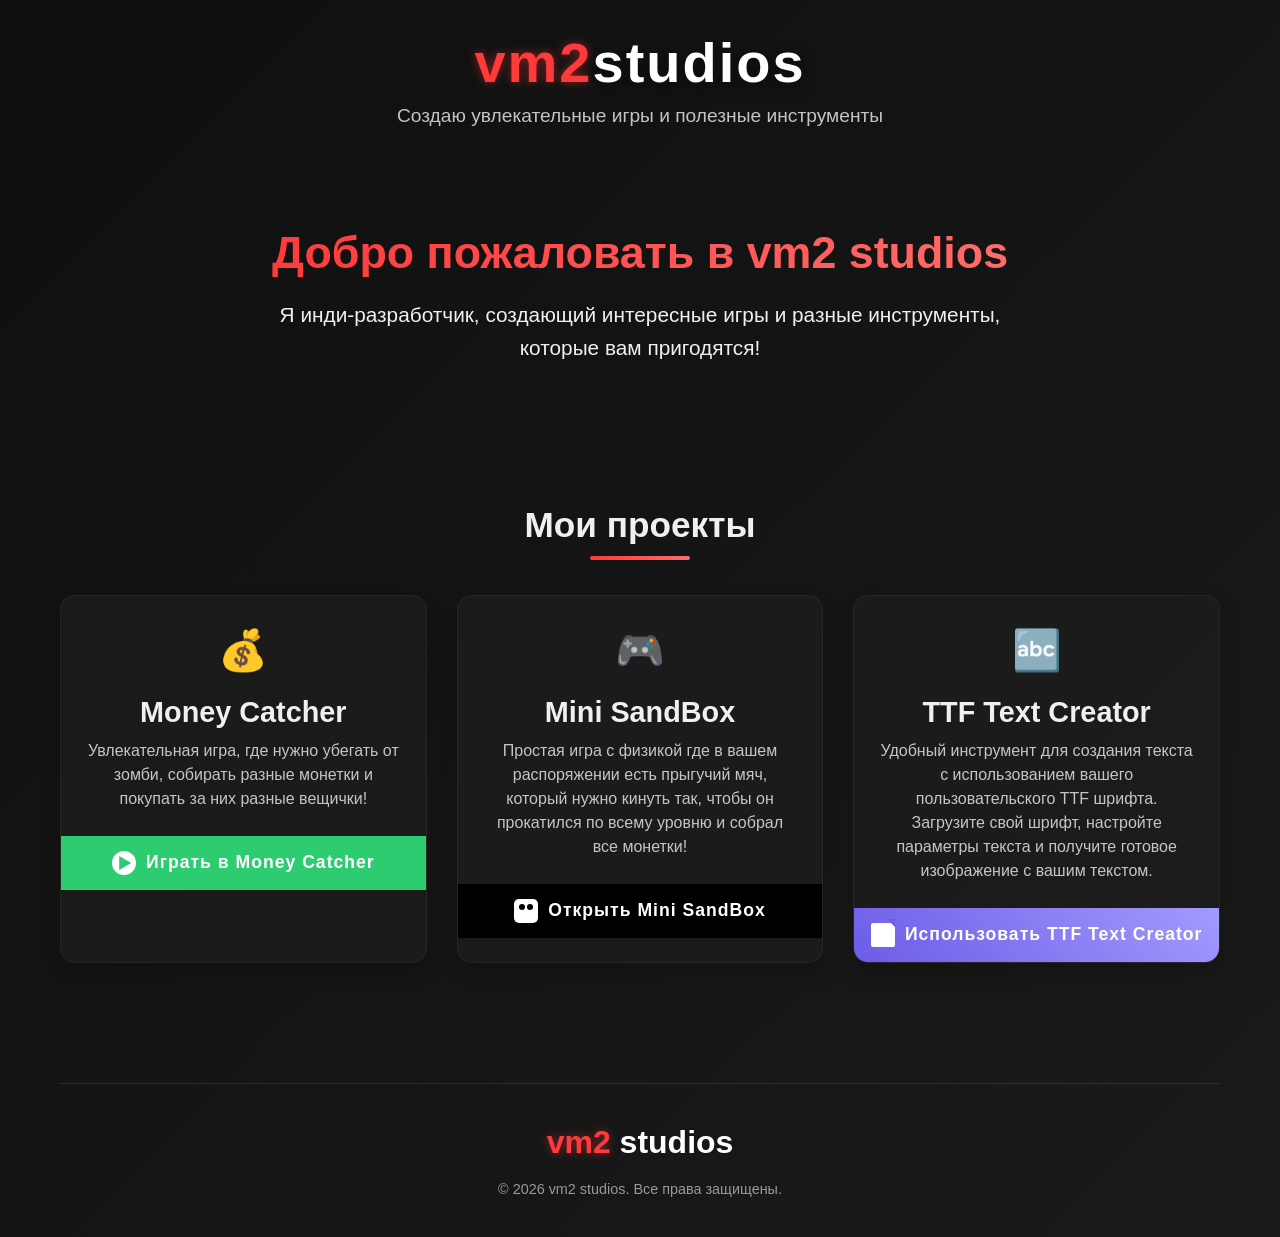
==== index.html @ 71519260 "Initial commit" ====
<!DOCTYPE html>
<html lang="ru">
<head>
    <meta charset="UTF-8">
    <meta name="viewport" content="width=device-width, initial-scale=1.0">
    <title>vm2 studios - Игровая студия</title>
    <style>
        * {
            margin: 0;
            padding: 0;
            box-sizing: border-box;
            font-family: 'Segoe UI', Tahoma, Geneva, Verdana, sans-serif;
        }
        
        body {
            background: linear-gradient(135deg, #0f0f0f 0%, #1a1a1a 100%);
            color: #f0f0f0;
            min-height: 100vh;
            overflow-x: hidden;
        }
        
        .container {
            max-width: 1200px;
            margin: 0 auto;
            padding: 0 20px;
        }
        
        /* Header стили */
        header {
            padding: 30px 0;
            position: relative;
            z-index: 10;
        }
        
        .logo {
            display: flex;
            align-items: center;
            justify-content: center;
            font-size: 3.5rem;
            font-weight: 900;
            letter-spacing: 2px;
            margin-bottom: 10px;
            text-shadow: 0 5px 15px rgba(0, 0, 0, 0.5);
        }
        
        .logo-vm2 {
            color: #ff3a3a;
            text-shadow: 0 0 10px rgba(255, 58, 58, 0.5);
        }
        
        .logo-studios {
            color: #ffffff;
        }
        
        .tagline {
            text-align: center;
            font-size: 1.2rem;
            opacity: 0.8;
            margin-bottom: 30px;
            font-weight: 300;
        }
        
        /* Hero section */
        .hero {
            text-align: center;
            padding: 40px 0 60px;
            position: relative;
        }
        
        .hero h1 {
            font-size: 2.8rem;
            margin-bottom: 20px;
            background: linear-gradient(to right, #ff3a3a, #ff6b6b);
            -webkit-background-clip: text;
            background-clip: text;
            color: transparent;
            display: inline-block;
        }
        
        .hero p {
            font-size: 1.3rem;
            max-width: 800px;
            margin: 0 auto 40px;
            line-height: 1.6;
            opacity: 0.9;
        }
        
        /* Projects section */
        .projects-section {
            padding: 40px 0 80px;
        }
        
        .section-title {
            text-align: center;
            font-size: 2.2rem;
            margin-bottom: 50px;
            position: relative;
        }
        
        .section-title:after {
            content: '';
            position: absolute;
            width: 100px;
            height: 4px;
            background: linear-gradient(to right, #ff3a3a, #ff6b6b);
            bottom: -15px;
            left: 50%;
            transform: translateX(-50%);
            border-radius: 2px;
        }
        
        .projects-grid {
            display: grid;
            grid-template-columns: repeat(auto-fill, minmax(350px, 1fr));
            gap: 30px;
            margin-top: 40px;
        }
        
        .project-card {
            background: rgba(30, 30, 30, 0.7);
            border-radius: 15px;
            overflow: hidden;
            transition: all 0.3s ease;
            box-shadow: 0 10px 20px rgba(0, 0, 0, 0.2);
            border: 1px solid rgba(255, 255, 255, 0.05);
        }
        
        .project-card:hover {
            transform: translateY(-10px);
            box-shadow: 0 15px 30px rgba(0, 0, 0, 0.3);
        }
        
        .project-header {
            padding: 25px;
            text-align: center;
        }
        
        .project-icon {
            font-size: 2.5rem;
            margin-bottom: 15px;
            height: 60px;
            display: flex;
            align-items: center;
            justify-content: center;
        }
        
        .project-title {
            font-size: 1.8rem;
            margin-bottom: 10px;
        }
        
        .project-description {
            font-size: 1rem;
            opacity: 0.8;
            line-height: 1.5;
        }
        
        .project-btn {
            display: flex;
            align-items: center;
            justify-content: center;
            text-align: center;
            padding: 15px;
            text-decoration: none;
            font-weight: 600;
            font-size: 1.1rem;
            letter-spacing: 1px;
            transition: all 0.3s ease;
            gap: 10px;
        }
        
        .btn-money-catcher {
            background-color: #2ecc71;
            color: white;
        }
        
        .btn-money-catcher:hover {
            background-color: #27ae60;
            transform: scale(1.02);
        }
        
        .btn-mini-sandbox {
            background-color: #000000;
            color: white;
        }
        
        .btn-mini-sandbox:hover {
            background-color: #333333;
            transform: scale(1.02);
        }
        
        .btn-ttf-creator {
            background: linear-gradient(45deg, #6c5ce7, #a29bfe);
            color: white;
        }
        
        .btn-ttf-creator:hover {
            background: linear-gradient(45deg, #5b4fdb, #8a7dfa);
            transform: scale(1.02);
        }
        
        /* Footer */
        footer {
            padding: 40px 0;
            text-align: center;
            border-top: 1px solid rgba(255, 255, 255, 0.1);
            margin-top: 40px;
        }
        
        .footer-logo {
            font-size: 2rem;
            font-weight: 900;
            margin-bottom: 20px;
        }
        
        .copyright {
            opacity: 0.6;
            font-size: 0.9rem;
        }
        
        /* Иконки как SVG */
        .icon {
            width: 24px;
            height: 24px;
            display: inline-block;
            vertical-align: middle;
        }
        
        .icon-play {
            background-color: white;
            border-radius: 50%;
            position: relative;
        }
        
        .icon-play:after {
            content: "";
            position: absolute;
            left: 50%;
            top: 50%;
            transform: translate(-40%, -50%);
            border-style: solid;
            border-width: 7px 0 7px 12px;
            border-color: transparent transparent transparent #2ecc71;
        }
        
        .icon-gamepad {
            background-color: white;
            border-radius: 5px;
            position: relative;
        }
        
        .icon-gamepad:before {
            content: "";
            position: absolute;
            width: 6px;
            height: 6px;
            background-color: #000;
            border-radius: 50%;
            top: 5px;
            left: 5px;
        }
        
        .icon-gamepad:after {
            content: "";
            position: absolute;
            width: 6px;
            height: 6px;
            background-color: #000;
            border-radius: 50%;
            top: 5px;
            right: 5px;
        }
        
        .icon-pencil {
            background-color: white;
            border-radius: 2px;
            position: relative;
        }
        
        .icon-pencil:after {
            content: "";
            position: absolute;
            width: 0;
            height: 0;
            top: -4px;
            right: 0;
            border-style: solid;
            border-width: 0 8px 8px 0;
            border-color: transparent #6c5ce7 transparent transparent;
        }
        
        /* Адаптивность */
        @media (max-width: 768px) {
            .logo {
                font-size: 2.8rem;
            }
            
            .hero h1 {
                font-size: 2.2rem;
            }
            
            .hero p {
                font-size: 1.1rem;
            }
            
            .projects-grid {
                grid-template-columns: 1fr;
            }
        }
        
        @media (max-width: 480px) {
            .logo {
                font-size: 2.2rem;
            }
            
            .hero h1 {
                font-size: 1.8rem;
            }
            
            .section-title {
                font-size: 1.8rem;
            }
        }
        
        /* Анимации */
        @keyframes fadeIn {
            from { opacity: 0; transform: translateY(20px); }
            to { opacity: 1; transform: translateY(0); }
        }
        
        .fade-in {
            animation: fadeIn 0.8s ease forwards;
        }
        
        .delay-1 { animation-delay: 0.2s; opacity: 0; }
        .delay-2 { animation-delay: 0.4s; opacity: 0; }
        .delay-3 { animation-delay: 0.6s; opacity: 0; }
        
        /* Эмодзи для иконок проектов */
        .emoji-icon {
            font-size: 2.5rem;
        }
    </style>
</head>
<body>
    <div class="container">
        <header>
            <div class="logo">
                <span class="logo-vm2">vm2</span><span class="logo-studios"> studios</span>
            </div>
            <div class="tagline">Создаю увлекательные игры и полезные инструменты</div>
        </header>
        
        <section class="hero">
            <h1 class="fade-in">Добро пожаловать в vm2 studios</h1>
            <p class="fade-in delay-1">Я инди-разработчик, создающий интересные игры и разные инструменты, которые вам пригодятся!</p>
        </section>
        
        <section class="projects-section">
            <h2 class="section-title fade-in delay-1">Мои проекты</h2>
            
            <div class="projects-grid">
                <!-- Money Catcher -->
                <div class="project-card fade-in delay-1">
                    <div class="project-header">
                        <div class="project-icon">
                            <span class="emoji-icon">💰</span>
                        </div>
                        <h3 class="project-title">Money Catcher</h3>
                        <p class="project-description">Увлекательная игра, где нужно убегать от зомби, собирать разные монетки и покупать за них разные вещички!</p>
                    </div>
                    <a href="mon/" class="project-btn btn-money-catcher">
                        <span class="icon icon-play"></span>
                        <span>Играть в Money Catcher</span>
                    </a>
                </div>
                
                <!-- Mini SandBox -->
                <div class="project-card fade-in delay-2">
                    <div class="project-header">
                        <div class="project-icon">
                            <span class="emoji-icon">🎮</span>
                        </div>
                        <h3 class="project-title">Mini SandBox</h3>
                        <p class="project-description">Простая игра с физикой где в вашем распоряжении есть прыгучий мяч, который нужно кинуть так, чтобы он прокатился по всему уровню и собрал все монетки!</p>
                    </div>
                    <a href="minsan/" class="project-btn btn-mini-sandbox">
                        <span class="icon icon-gamepad"></span>
                        <span>Открыть Mini SandBox</span>
                    </a>
                </div>
                
                <!-- TTF Text Creator -->
                <div class="project-card fade-in delay-3">
                    <div class="project-header">
                        <div class="project-icon">
                            <span class="emoji-icon">🔤</span>
                        </div>
                        <h3 class="project-title">TTF Text Creator</h3>
                        <p class="project-description">Удобный инструмент для создания текста с использованием вашего пользовательского TTF шрифта. Загрузите свой шрифт, настройте параметры текста и получите готовое изображение с вашим текстом.</p>
                    </div>
                    <a href="ttf/" class="project-btn btn-ttf-creator">
                        <span class="icon icon-pencil"></span>
                        <span>Использовать TTF Text Creator</span>
                    </a>
                </div>
            </div>
        </section>
        
        <footer>
            <div class="footer-logo">
                <span class="logo-vm2">vm2</span><span class="logo-studios"> studios</span>
            </div>
            <p class="copyright">© 2026 vm2 studios. Все права защищены.</p>
        </footer>
    </div>

    <script>
        // Проверка доступности страниц проектов с сообщениями об ошибках
        document.addEventListener('DOMContentLoaded', function() {
            const links = document.querySelectorAll('.project-btn');
            
            links.forEach(link => {
                link.addEventListener('click', async function(e) {
                    // Для внешних ссылок оставляем обычное поведение
                    if (this.href.startsWith('http') && !this.href.includes(window.location.hostname)) {
                        return;
                    }
                    
                    // Для внутренних ссылок проверяем доступность
                    e.preventDefault();
                    const url = this.getAttribute('href');
                    
                    try {
                        const response = await fetch(url, { method: 'HEAD' });
                        if (response.ok) {
                            window.location.href = url;
                        } else {
                            // Если страница не найдена, показываем сообщение
                            showMessage(`Страница проекта временно недоступна. Проверьте позже.`, 'error');
                        }
                    } catch (error) {
                        // Если произошла ошибка при проверке, всё равно переходим по ссылке
                        console.log('Переход к проекту: ' + this.textContent);
                        window.location.href = url;
                    }
                });
            });
            
            // Функция показа сообщений
            function showMessage(text, type = 'info') {
                // Удаляем предыдущие сообщения
                const existingMsg = document.querySelector('.status-message');
                if (existingMsg) existingMsg.remove();
                
                // Создаем новое сообщение
                const message = document.createElement('div');
                message.className = `status-message ${type}`;
                message.textContent = text;
                message.style.cssText = `
                    position: fixed;
                    top: 20px;
                    right: 20px;
                    padding: 15px 20px;
                    border-radius: 8px;
                    color: white;
                    font-weight: bold;
                    z-index: 1000;
                    animation: slideIn 0.3s ease;
                    box-shadow: 0 5px 15px rgba(0,0,0,0.3);
                `;
                
                if (type === 'error') {
                    message.style.backgroundColor = '#e74c3c';
                } else {
                    message.style.backgroundColor = '#2ecc71';
                }
                
                document.body.appendChild(message);
                
                // Удаляем сообщение через 5 секунд
                setTimeout(() => {
                    message.style.animation = 'slideOut 0.3s ease';
                    setTimeout(() => message.remove(), 300);
                }, 5000);
            }
            
            // Добавляем стили для анимации сообщений
            const style = document.createElement('style');
            style.textContent = `
                @keyframes slideIn {
                    from { transform: translateX(100%); opacity: 0; }
                    to { transform: translateX(0); opacity: 1; }
                }
                
                @keyframes slideOut {
                    from { transform: translateX(0); opacity: 1; }
                    to { transform: translateX(100%); opacity: 0; }
                }
            `;
            document.head.appendChild(style);
            
            // Анимация при скролле
            const observerOptions = {
                threshold: 0.1,
                rootMargin: '0px 0px -50px 0px'
            };
            
            const observer = new IntersectionObserver((entries) => {
                entries.forEach(entry => {
                    if (entry.isIntersecting) {
                        entry.target.classList.add('animated');
                    }
                });
            }, observerOptions);
            
            // Наблюдаем за всеми карточками проектов
            document.querySelectorAll('.project-card').forEach(card => {
                observer.observe(card);
            });
        });
    </script>
</body>
</html>
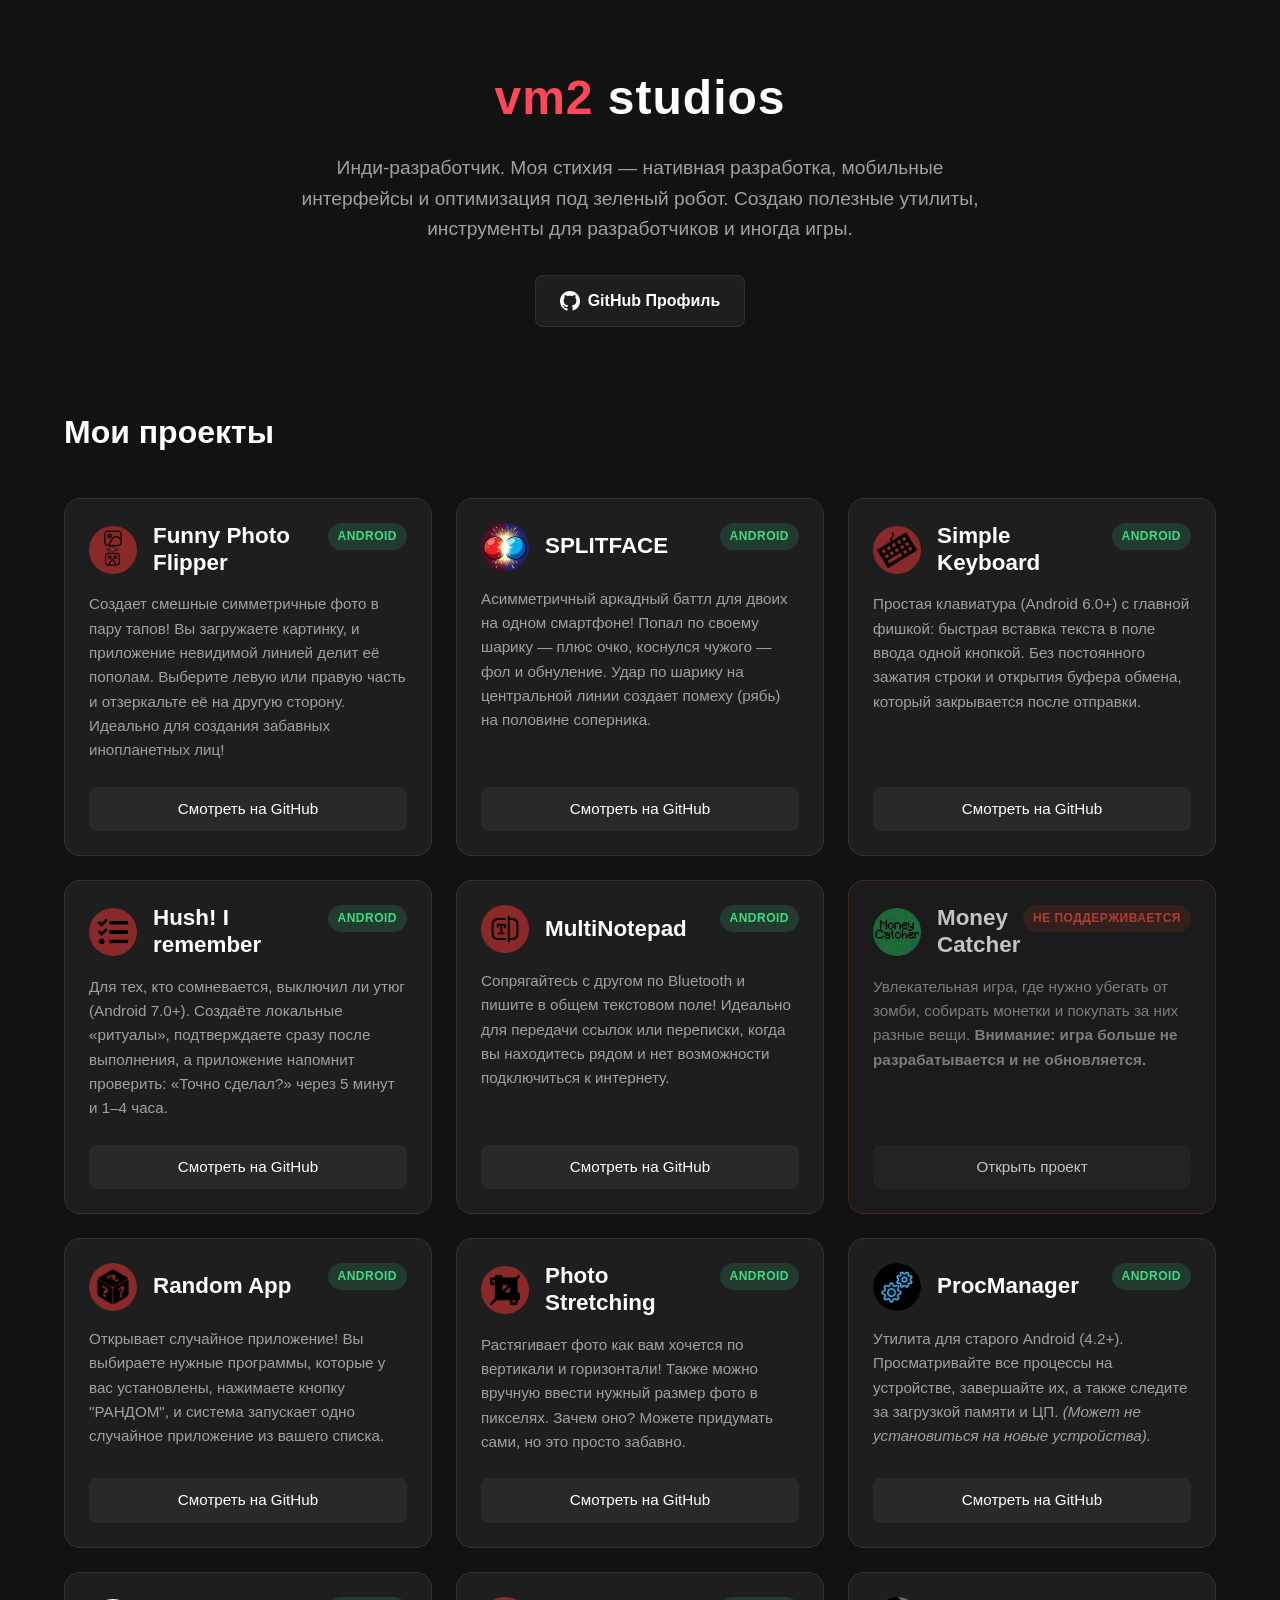
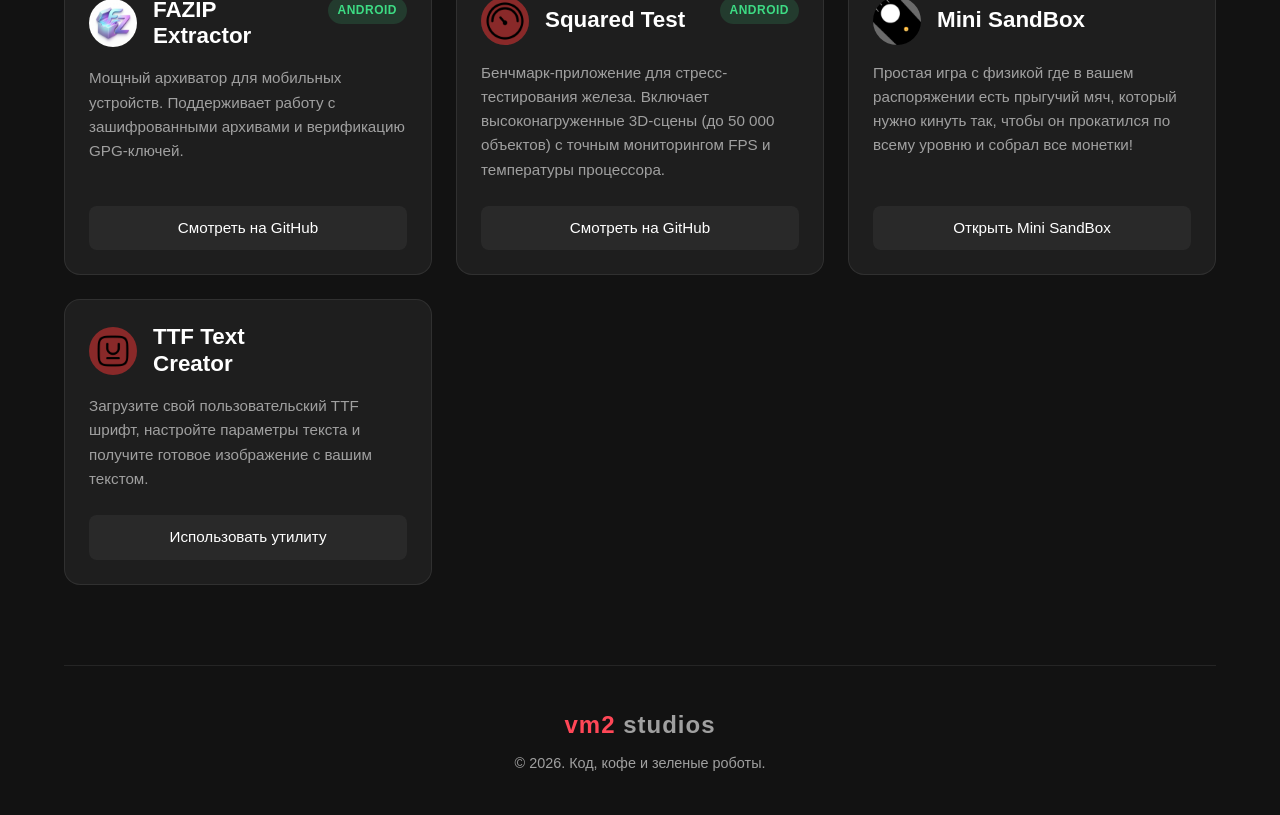
==== commit a8481bfe: "Website update!" ====
--- a/index.html
+++ b/index.html
@@ -5,340 +5,214 @@
     <meta name="viewport" content="width=device-width, initial-scale=1.0">
     <title>vm2 studios - Игровая студия</title>
     <style>
+        :root {
+            --bg-color: #121212;
+            --surface-color: #1e1e1e;
+            --surface-hover: #2a2a2a;
+            --text-primary: #ffffff;
+            --text-secondary: #a0a0a0;
+            --accent-color: #ff4757;
+            --android-color: #3ddc84;
+            --deprecated-color: #e74c3c;
+            --border-color: rgba(255, 255, 255, 0.08);
+        }
+
         * {
             margin: 0;
             padding: 0;
             box-sizing: border-box;
-            font-family: 'Segoe UI', Tahoma, Geneva, Verdana, sans-serif;
+            font-family: -apple-system, BlinkMacSystemFont, 'Segoe UI', Roboto, Oxygen, Ubuntu, Cantarell, sans-serif;
         }
         
         body {
-            background: linear-gradient(135deg, #0f0f0f 0%, #1a1a1a 100%);
-            color: #f0f0f0;
+            background-color: var(--bg-color);
+            color: var(--text-primary);
             min-height: 100vh;
-            overflow-x: hidden;
+            line-height: 1.6;
         }
         
         .container {
             max-width: 1200px;
             margin: 0 auto;
-            padding: 0 20px;
-        }
-        
-        /* Header стили */
+            padding: 0 24px;
+        }
+        
+        /* Header & Hero */
         header {
-            padding: 30px 0;
-            position: relative;
-            z-index: 10;
+            padding: 60px 0 40px;
+            text-align: center;
         }
         
         .logo {
+            font-size: 3rem;
+            font-weight: 800;
+            letter-spacing: 1px;
+            margin-bottom: 16px;
+        }
+        
+        .logo-vm2 {
+            color: var(--accent-color);
+        }
+        
+        .hero p {
+            font-size: 1.2rem;
+            color: var(--text-secondary);
+            max-width: 700px;
+            margin: 0 auto 30px;
+        }
+
+        .github-link {
+            display: inline-flex;
+            align-items: center;
+            gap: 8px;
+            background-color: var(--surface-color);
+            color: var(--text-primary);
+            padding: 12px 24px;
+            border-radius: 8px;
+            text-decoration: none;
+            font-weight: 600;
+            border: 1px solid var(--border-color);
+            transition: all 0.2s ease;
+        }
+
+        .github-link:hover {
+            background-color: var(--surface-hover);
+            transform: translateY(-2px);
+        }
+
+        /* Projects Section */
+        .projects-section {
+            padding: 40px 0 80px;
+        }
+        
+        .section-title {
+            font-size: 2rem;
+            margin-bottom: 40px;
+            font-weight: 700;
             display: flex;
             align-items: center;
-            justify-content: center;
-            font-size: 3.5rem;
-            font-weight: 900;
-            letter-spacing: 2px;
-            margin-bottom: 10px;
-            text-shadow: 0 5px 15px rgba(0, 0, 0, 0.5);
-        }
-        
-        .logo-vm2 {
-            color: #ff3a3a;
-            text-shadow: 0 0 10px rgba(255, 58, 58, 0.5);
-        }
-        
-        .logo-studios {
-            color: #ffffff;
-        }
-        
-        .tagline {
-            text-align: center;
-            font-size: 1.2rem;
-            opacity: 0.8;
-            margin-bottom: 30px;
-            font-weight: 300;
-        }
-        
-        /* Hero section */
-        .hero {
-            text-align: center;
-            padding: 40px 0 60px;
-            position: relative;
-        }
-        
-        .hero h1 {
-            font-size: 2.8rem;
-            margin-bottom: 20px;
-            background: linear-gradient(to right, #ff3a3a, #ff6b6b);
-            -webkit-background-clip: text;
-            background-clip: text;
-            color: transparent;
-            display: inline-block;
-        }
-        
-        .hero p {
-            font-size: 1.3rem;
-            max-width: 800px;
-            margin: 0 auto 40px;
-            line-height: 1.6;
-            opacity: 0.9;
-        }
-        
-        /* Projects section */
-        .projects-section {
-            padding: 40px 0 80px;
-        }
-        
-        .section-title {
-            text-align: center;
-            font-size: 2.2rem;
-            margin-bottom: 50px;
-            position: relative;
-        }
-        
-        .section-title:after {
-            content: '';
-            position: absolute;
-            width: 100px;
-            height: 4px;
-            background: linear-gradient(to right, #ff3a3a, #ff6b6b);
-            bottom: -15px;
-            left: 50%;
-            transform: translateX(-50%);
-            border-radius: 2px;
+            gap: 12px;
         }
         
         .projects-grid {
             display: grid;
-            grid-template-columns: repeat(auto-fill, minmax(350px, 1fr));
-            gap: 30px;
-            margin-top: 40px;
+            grid-template-columns: repeat(auto-fill, minmax(340px, 1fr));
+            gap: 24px;
         }
         
         .project-card {
-            background: rgba(30, 30, 30, 0.7);
-            border-radius: 15px;
+            background-color: var(--surface-color);
+            border-radius: 16px;
+            padding: 24px;
+            border: 1px solid var(--border-color);
+            transition: transform 0.2s ease, border-color 0.2s ease;
+            display: flex;
+            flex-direction: column;
+            position: relative;
             overflow: hidden;
-            transition: all 0.3s ease;
-            box-shadow: 0 10px 20px rgba(0, 0, 0, 0.2);
-            border: 1px solid rgba(255, 255, 255, 0.05);
         }
         
         .project-card:hover {
-            transform: translateY(-10px);
-            box-shadow: 0 15px 30px rgba(0, 0, 0, 0.3);
+            transform: translateY(-4px);
+            border-color: rgba(255, 255, 255, 0.2);
+        }
+
+        .project-card.deprecated {
+            opacity: 0.75;
+            border-color: rgba(231, 76, 60, 0.3);
+        }
+
+        .project-card.deprecated:hover {
+            opacity: 1;
+        }
+
+        .badge {
+            position: absolute;
+            top: 24px;
+            right: 24px;
+            font-size: 0.75rem;
+            font-weight: 700;
+            padding: 4px 10px;
+            border-radius: 20px;
+            text-transform: uppercase;
+            letter-spacing: 0.5px;
+            white-space: nowrap;
+        }
+
+        .badge.deprecated {
+            background-color: rgba(231, 76, 60, 0.15);
+            color: var(--deprecated-color);
+        }
+
+        .badge.android {
+            background-color: rgba(61, 220, 132, 0.15);
+            color: var(--android-color);
         }
         
         .project-header {
-            padding: 25px;
-            text-align: center;
-        }
-        
-        .project-icon {
-            font-size: 2.5rem;
-            margin-bottom: 15px;
-            height: 60px;
             display: flex;
             align-items: center;
-            justify-content: center;
+            gap: 16px;
+            margin-bottom: 16px;
+            padding-right: 90px;
+        }
+
+        .project-card.deprecated .project-header {
+            padding-right: 170px; 
+        }
+        
+        .project-icon {
+            width: 48px;
+            height: 48px;
+            object-fit: cover;
+            border-radius: 50%;
+            flex-shrink: 0;
+            background-color: rgba(255, 255, 255, 0.05);
         }
         
         .project-title {
-            font-size: 1.8rem;
-            margin-bottom: 10px;
+            font-size: 1.4rem;
+            font-weight: 600;
+            line-height: 1.2;
         }
         
         .project-description {
-            font-size: 1rem;
-            opacity: 0.8;
-            line-height: 1.5;
-        }
-        
-        .project-btn {
-            display: flex;
-            align-items: center;
-            justify-content: center;
+            font-size: 0.95rem;
+            color: var(--text-secondary);
+            flex-grow: 1;
+            margin-bottom: 24px;
+        }
+        
+        .project-link {
+            display: inline-block;
+            text-decoration: none;
+            color: var(--text-primary);
+            font-weight: 500;
+            font-size: 0.95rem;
+            padding: 10px 16px;
+            background-color: rgba(255, 255, 255, 0.05);
+            border-radius: 8px;
             text-align: center;
-            padding: 15px;
-            text-decoration: none;
-            font-weight: 600;
-            font-size: 1.1rem;
-            letter-spacing: 1px;
-            transition: all 0.3s ease;
-            gap: 10px;
-        }
-        
-        .btn-money-catcher {
-            background-color: #2ecc71;
-            color: white;
-        }
-        
-        .btn-money-catcher:hover {
-            background-color: #27ae60;
-            transform: scale(1.02);
-        }
-        
-        .btn-mini-sandbox {
-            background-color: #000000;
-            color: white;
-        }
-        
-        .btn-mini-sandbox:hover {
-            background-color: #333333;
-            transform: scale(1.02);
-        }
-        
-        .btn-ttf-creator {
-            background: linear-gradient(45deg, #6c5ce7, #a29bfe);
-            color: white;
-        }
-        
-        .btn-ttf-creator:hover {
-            background: linear-gradient(45deg, #5b4fdb, #8a7dfa);
-            transform: scale(1.02);
+            transition: background-color 0.2s ease;
+        }
+
+        .project-link:hover {
+            background-color: rgba(255, 255, 255, 0.1);
         }
         
         /* Footer */
         footer {
             padding: 40px 0;
             text-align: center;
-            border-top: 1px solid rgba(255, 255, 255, 0.1);
-            margin-top: 40px;
-        }
-        
-        .footer-logo {
-            font-size: 2rem;
-            font-weight: 900;
-            margin-bottom: 20px;
-        }
-        
-        .copyright {
-            opacity: 0.6;
+            border-top: 1px solid var(--border-color);
+            color: var(--text-secondary);
             font-size: 0.9rem;
         }
         
-        /* Иконки как SVG */
-        .icon {
-            width: 24px;
-            height: 24px;
-            display: inline-block;
-            vertical-align: middle;
-        }
-        
-        .icon-play {
-            background-color: white;
-            border-radius: 50%;
-            position: relative;
-        }
-        
-        .icon-play:after {
-            content: "";
-            position: absolute;
-            left: 50%;
-            top: 50%;
-            transform: translate(-40%, -50%);
-            border-style: solid;
-            border-width: 7px 0 7px 12px;
-            border-color: transparent transparent transparent #2ecc71;
-        }
-        
-        .icon-gamepad {
-            background-color: white;
-            border-radius: 5px;
-            position: relative;
-        }
-        
-        .icon-gamepad:before {
-            content: "";
-            position: absolute;
-            width: 6px;
-            height: 6px;
-            background-color: #000;
-            border-radius: 50%;
-            top: 5px;
-            left: 5px;
-        }
-        
-        .icon-gamepad:after {
-            content: "";
-            position: absolute;
-            width: 6px;
-            height: 6px;
-            background-color: #000;
-            border-radius: 50%;
-            top: 5px;
-            right: 5px;
-        }
-        
-        .icon-pencil {
-            background-color: white;
-            border-radius: 2px;
-            position: relative;
-        }
-        
-        .icon-pencil:after {
-            content: "";
-            position: absolute;
-            width: 0;
-            height: 0;
-            top: -4px;
-            right: 0;
-            border-style: solid;
-            border-width: 0 8px 8px 0;
-            border-color: transparent #6c5ce7 transparent transparent;
-        }
-        
-        /* Адаптивность */
         @media (max-width: 768px) {
-            .logo {
-                font-size: 2.8rem;
-            }
-            
-            .hero h1 {
-                font-size: 2.2rem;
-            }
-            
-            .hero p {
-                font-size: 1.1rem;
-            }
-            
             .projects-grid {
                 grid-template-columns: 1fr;
             }
-        }
-        
-        @media (max-width: 480px) {
-            .logo {
-                font-size: 2.2rem;
-            }
-            
-            .hero h1 {
-                font-size: 1.8rem;
-            }
-            
-            .section-title {
-                font-size: 1.8rem;
-            }
-        }
-        
-        /* Анимации */
-        @keyframes fadeIn {
-            from { opacity: 0; transform: translateY(20px); }
-            to { opacity: 1; transform: translateY(0); }
-        }
-        
-        .fade-in {
-            animation: fadeIn 0.8s ease forwards;
-        }
-        
-        .delay-1 { animation-delay: 0.2s; opacity: 0; }
-        .delay-2 { animation-delay: 0.4s; opacity: 0; }
-        .delay-3 { animation-delay: 0.6s; opacity: 0; }
-        
-        /* Эмодзи для иконок проектов */
-        .emoji-icon {
-            font-size: 2.5rem;
         }
     </style>
 </head>
@@ -346,179 +220,161 @@
     <div class="container">
         <header>
             <div class="logo">
-                <span class="logo-vm2">vm2</span><span class="logo-studios"> studios</span>
+                <span class="logo-vm2">vm2</span> studios
             </div>
-            <div class="tagline">Создаю увлекательные игры и полезные инструменты</div>
+            <div class="hero">
+                <p>Инди-разработчик. Моя стихия — нативная разработка, мобильные интерфейсы и оптимизация под зеленый робот. Создаю полезные утилиты, инструменты для разработчиков и иногда игры.</p>
+                <a href="https://github.com/vm2st" target="_blank" class="github-link">
+                    <svg width="20" height="20" viewBox="0 0 24 24" fill="currentColor">
+                        <path d="M12 0C5.37 0 0 5.37 0 12c0 5.31 3.435 9.795 8.205 11.385.6.105.825-.255.825-.57 0-.285-.015-1.23-.015-2.235-3.015.555-3.795-.735-4.035-1.41-.135-.345-.72-1.41-1.23-1.695-.42-.225-1.02-.78-.015-.795.945-.015 1.62.87 1.845 1.23 1.08 1.815 2.805 1.305 3.495.99.105-.78.42-1.305.765-1.605-2.67-.3-5.46-1.335-5.46-5.925 0-1.305.465-2.385 1.23-3.225-.12-.3-.54-1.53.12-3.18 0 0 1.005-.315 3.3 1.23.96-.27 1.98-.405 3-.405s2.04.135 3 .405c2.295-1.56 3.3-1.23 3.3-1.23.66 1.65.24 2.88.12 3.18.765.84 1.23 1.905 1.23 3.225 0 4.605-2.805 5.625-5.475 5.925.435.375.81 1.095.81 2.22 0 1.605-.015 2.895-.015 3.3 0 .315.225.69.825.57A12.02 12.02 0 0024 12c0-6.63-5.37-12-12-12z"/>
+                    </svg>
+                    GitHub Профиль
+                </a>
+            </div>
         </header>
         
-        <section class="hero">
-            <h1 class="fade-in">Добро пожаловать в vm2 studios</h1>
-            <p class="fade-in delay-1">Я инди-разработчик, создающий интересные игры и разные инструменты, которые вам пригодятся!</p>
-        </section>
-        
         <section class="projects-section">
-            <h2 class="section-title fade-in delay-1">Мои проекты</h2>
+            <h2 class="section-title">Мои проекты</h2>
             
             <div class="projects-grid">
-                <!-- Money Catcher -->
-                <div class="project-card fade-in delay-1">
-                    <div class="project-header">
-                        <div class="project-icon">
-                            <span class="emoji-icon">💰</span>
-                        </div>
+
+                <div class="project-card">
+                    <span class="badge android">Android</span>
+                    <div class="project-header">
+                        <img src="assets/funny-photo-flipper-icon.png" alt="Funny Photo Flipper" class="project-icon">
+                        <h3 class="project-title">Funny Photo Flipper</h3>
+                    </div>
+                    <p class="project-description">Создает смешные симметричные фото в пару тапов! Вы загружаете картинку, и приложение невидимой линией делит её пополам. Выберите левую или правую часть и отзеркальте её на другую сторону. Идеально для создания забавных инопланетных лиц!</p>
+                    <a href="https://github.com/vm2st/funnyphoto" target="_blank" class="project-link">Смотреть на GitHub</a>
+                </div>
+
+                <div class="project-card">
+                    <span class="badge android">Android</span>
+                    <div class="project-header">
+                        <img src="assets/splitface-icon.png" alt="SPLITFACE" class="project-icon">
+                        <h3 class="project-title">SPLITFACE</h3>
+                    </div>
+                    <p class="project-description">Асимметричный аркадный баттл для двоих на одном смартфоне! Попал по своему шарику — плюс очко, коснулся чужого — фол и обнуление. Удар по шарику на центральной линии создает помеху (рябь) на половине соперника.</p>
+                    <a href="https://github.com/vm2st/SPLITFACE" target="_blank" class="project-link">Смотреть на GitHub</a>
+                </div>
+
+                <div class="project-card">
+                    <span class="badge android">Android</span>
+                    <div class="project-header">
+                        <img src="assets/simple-keyboard-icon.png" alt="Simple Keyboard" class="project-icon">
+                        <h3 class="project-title">Simple Keyboard</h3>
+                    </div>
+                    <p class="project-description">Простая клавиатура (Android 6.0+) с главной фишкой: быстрая вставка текста в поле ввода одной кнопкой. Без постоянного зажатия строки и открытия буфера обмена, который закрывается после отправки.</p>
+                    <a href="https://github.com/vm2st/simplekeyboard" target="_blank" class="project-link">Смотреть на GitHub</a>
+                </div>
+
+                <div class="project-card">
+                    <span class="badge android">Android</span>
+                    <div class="project-header">
+                        <img src="assets/hush-i-remember-icon.png" alt="Hush! I remember" class="project-icon">
+                        <h3 class="project-title">Hush! I remember</h3>
+                    </div>
+                    <p class="project-description">Для тех, кто сомневается, выключил ли утюг (Android 7.0+). Создаёте локальные «ритуалы», подтверждаете сразу после выполнения, а приложение напомнит проверить: «Точно сделал?» через 5 минут и 1–4 часа.</p>
+                    <a href="https://github.com/vm2st/quiet" target="_blank" class="project-link">Смотреть на GitHub</a>
+                </div>
+
+                <div class="project-card">
+                    <span class="badge android">Android</span>
+                    <div class="project-header">
+                        <img src="assets/multinotepad-icon.png" alt="MultiNotepad" class="project-icon">
+                        <h3 class="project-title">MultiNotepad</h3>
+                    </div>
+                    <p class="project-description">Сопрягайтесь с другом по Bluetooth и пишите в общем текстовом поле! Идеально для передачи ссылок или переписки, когда вы находитесь рядом и нет возможности подключиться к интернету.</p>
+                    <a href="https://github.com/vm2st/multinotepad" target="_blank" class="project-link">Смотреть на GitHub</a>
+                </div>
+
+                <div class="project-card deprecated">
+                    <span class="badge deprecated">Не поддерживается</span>
+                    <div class="project-header">
+                        <img src="assets/money-catcher-icon.png" alt="Money Catcher" class="project-icon">
                         <h3 class="project-title">Money Catcher</h3>
-                        <p class="project-description">Увлекательная игра, где нужно убегать от зомби, собирать разные монетки и покупать за них разные вещички!</p>
-                    </div>
-                    <a href="mon/" class="project-btn btn-money-catcher">
-                        <span class="icon icon-play"></span>
-                        <span>Играть в Money Catcher</span>
-                    </a>
-                </div>
-                
-                <!-- Mini SandBox -->
-                <div class="project-card fade-in delay-2">
-                    <div class="project-header">
-                        <div class="project-icon">
-                            <span class="emoji-icon">🎮</span>
-                        </div>
+                    </div>
+                    <p class="project-description">Увлекательная игра, где нужно убегать от зомби, собирать монетки и покупать за них разные вещи. <b>Внимание: игра больше не разрабатывается и не обновляется.</b></p>
+                    <a href="mon/" class="project-link">Открыть проект</a>
+                </div>
+
+                <div class="project-card">
+                    <span class="badge android">Android</span>
+                    <div class="project-header">
+                        <img src="assets/random-application-icon.png" alt="Random Application" class="project-icon">
+                        <h3 class="project-title">Random App</h3>
+                    </div>
+                    <p class="project-description">Открывает случайное приложение! Вы выбираете нужные программы, которые у вас установлены, нажимаете кнопку "РАНДОМ", и система запускает одно случайное приложение из вашего списка.</p>
+                    <a href="https://github.com/vm2st/randomapplication" target="_blank" class="project-link">Смотреть на GitHub</a>
+                </div>
+
+                <div class="project-card">
+                    <span class="badge android">Android</span>
+                    <div class="project-header">
+                        <img src="assets/photo-stretching-tool-icon.png" alt="Photo Stretching" class="project-icon">
+                        <h3 class="project-title">Photo Stretching</h3>
+                    </div>
+                    <p class="project-description">Растягивает фото как вам хочется по вертикали и горизонтали! Также можно вручную ввести нужный размер фото в пикселях. Зачем оно? Можете придумать сами, но это просто забавно.</p>
+                    <a href="https://github.com/vm2st/photostretchingtool" target="_blank" class="project-link">Смотреть на GitHub</a>
+                </div>
+
+                <div class="project-card">
+                    <span class="badge android">Android</span>
+                    <div class="project-header">
+                        <img src="assets/procmanager-icon.png" alt="ProcManager" class="project-icon">
+                        <h3 class="project-title">ProcManager</h3>
+                    </div>
+                    <p class="project-description">Утилита для старого Android (4.2+). Просматривайте все процессы на устройстве, завершайте их, а также следите за загрузкой памяти и ЦП. <i>(Может не установиться на новые устройства).</i></p>
+                    <a href="https://github.com/vm2studios/procmanager" target="_blank" class="project-link">Смотреть на GitHub</a>
+                </div>
+
+                <div class="project-card">
+                    <span class="badge android">Android</span>
+                    <div class="project-header">
+                        <img src="assets/fazip-extractor-icon.png" alt="FAZIP Extractor" class="project-icon">
+                        <h3 class="project-title">FAZIP Extractor</h3>
+                    </div>
+                    <p class="project-description">Мощный архиватор для мобильных устройств. Поддерживает работу с зашифрованными архивами и верификацию GPG-ключей.</p>
+                    <a href="https://github.com/vm2st/fazip" target="_blank" class="project-link">Смотреть на GitHub</a>
+                </div>
+
+                <div class="project-card">
+                    <span class="badge android">Android</span>
+                    <div class="project-header">
+                        <img src="assets/squared-test-icon.png" alt="Squared Test" class="project-icon">
+                        <h3 class="project-title">Squared Test</h3>
+                    </div>
+                    <p class="project-description">Бенчмарк-приложение для стресс-тестирования железа. Включает высоконагруженные 3D-сцены (до 50 000 объектов) с точным мониторингом FPS и температуры процессора.</p>
+                    <a href="https://github.com/vm2st/squaredtest" target="_blank" class="project-link">Смотреть на GitHub</a>
+                </div>
+
+                <div class="project-card">
+                    <div class="project-header">
+                        <img src="assets/mini-sandbox-icon.png" alt="Mini SandBox" class="project-icon">
                         <h3 class="project-title">Mini SandBox</h3>
-                        <p class="project-description">Простая игра с физикой где в вашем распоряжении есть прыгучий мяч, который нужно кинуть так, чтобы он прокатился по всему уровню и собрал все монетки!</p>
-                    </div>
-                    <a href="minsan/" class="project-btn btn-mini-sandbox">
-                        <span class="icon icon-gamepad"></span>
-                        <span>Открыть Mini SandBox</span>
-                    </a>
-                </div>
-                
-                <!-- TTF Text Creator -->
-                <div class="project-card fade-in delay-3">
-                    <div class="project-header">
-                        <div class="project-icon">
-                            <span class="emoji-icon">🔤</span>
-                        </div>
+                    </div>
+                    <p class="project-description">Простая игра с физикой где в вашем распоряжении есть прыгучий мяч, который нужно кинуть так, чтобы он прокатился по всему уровню и собрал все монетки!</p>
+                    <a href="minsan/" class="project-link">Открыть Mini SandBox</a>
+                </div>
+
+                <div class="project-card">
+                    <div class="project-header">
+                        <img src="assets/ttf-text-creator-icon.png" alt="TTF Text Creator" class="project-icon">
                         <h3 class="project-title">TTF Text Creator</h3>
-                        <p class="project-description">Удобный инструмент для создания текста с использованием вашего пользовательского TTF шрифта. Загрузите свой шрифт, настройте параметры текста и получите готовое изображение с вашим текстом.</p>
-                    </div>
-                    <a href="ttf/" class="project-btn btn-ttf-creator">
-                        <span class="icon icon-pencil"></span>
-                        <span>Использовать TTF Text Creator</span>
-                    </a>
-                </div>
+                    </div>
+                    <p class="project-description">Загрузите свой пользовательский TTF шрифт, настройте параметры текста и получите готовое изображение с вашим текстом.</p>
+                    <a href="ttf/" class="project-link">Использовать утилиту</a>
+                </div>
+
             </div>
         </section>
         
         <footer>
-            <div class="footer-logo">
-                <span class="logo-vm2">vm2</span><span class="logo-studios"> studios</span>
+            <div class="logo" style="font-size: 1.5rem; margin-bottom: 8px;">
+                <span class="logo-vm2">vm2</span> studios
             </div>
-            <p class="copyright">© 2026 vm2 studios. Все права защищены.</p>
+            <p>© 2026. Код, кофе и зеленые роботы.</p>
         </footer>
     </div>
-
-    <script>
-        // Проверка доступности страниц проектов с сообщениями об ошибках
-        document.addEventListener('DOMContentLoaded', function() {
-            const links = document.querySelectorAll('.project-btn');
-            
-            links.forEach(link => {
-                link.addEventListener('click', async function(e) {
-                    // Для внешних ссылок оставляем обычное поведение
-                    if (this.href.startsWith('http') && !this.href.includes(window.location.hostname)) {
-                        return;
-                    }
-                    
-                    // Для внутренних ссылок проверяем доступность
-                    e.preventDefault();
-                    const url = this.getAttribute('href');
-                    
-                    try {
-                        const response = await fetch(url, { method: 'HEAD' });
-                        if (response.ok) {
-                            window.location.href = url;
-                        } else {
-                            // Если страница не найдена, показываем сообщение
-                            showMessage(`Страница проекта временно недоступна. Проверьте позже.`, 'error');
-                        }
-                    } catch (error) {
-                        // Если произошла ошибка при проверке, всё равно переходим по ссылке
-                        console.log('Переход к проекту: ' + this.textContent);
-                        window.location.href = url;
-                    }
-                });
-            });
-            
-            // Функция показа сообщений
-            function showMessage(text, type = 'info') {
-                // Удаляем предыдущие сообщения
-                const existingMsg = document.querySelector('.status-message');
-                if (existingMsg) existingMsg.remove();
-                
-                // Создаем новое сообщение
-                const message = document.createElement('div');
-                message.className = `status-message ${type}`;
-                message.textContent = text;
-                message.style.cssText = `
-                    position: fixed;
-                    top: 20px;
-                    right: 20px;
-                    padding: 15px 20px;
-                    border-radius: 8px;
-                    color: white;
-                    font-weight: bold;
-                    z-index: 1000;
-                    animation: slideIn 0.3s ease;
-                    box-shadow: 0 5px 15px rgba(0,0,0,0.3);
-                `;
-                
-                if (type === 'error') {
-                    message.style.backgroundColor = '#e74c3c';
-                } else {
-                    message.style.backgroundColor = '#2ecc71';
-                }
-                
-                document.body.appendChild(message);
-                
-                // Удаляем сообщение через 5 секунд
-                setTimeout(() => {
-                    message.style.animation = 'slideOut 0.3s ease';
-                    setTimeout(() => message.remove(), 300);
-                }, 5000);
-            }
-            
-            // Добавляем стили для анимации сообщений
-            const style = document.createElement('style');
-            style.textContent = `
-                @keyframes slideIn {
-                    from { transform: translateX(100%); opacity: 0; }
-                    to { transform: translateX(0); opacity: 1; }
-                }
-                
-                @keyframes slideOut {
-                    from { transform: translateX(0); opacity: 1; }
-                    to { transform: translateX(100%); opacity: 0; }
-                }
-            `;
-            document.head.appendChild(style);
-            
-            // Анимация при скролле
-            const observerOptions = {
-                threshold: 0.1,
-                rootMargin: '0px 0px -50px 0px'
-            };
-            
-            const observer = new IntersectionObserver((entries) => {
-                entries.forEach(entry => {
-                    if (entry.isIntersecting) {
-                        entry.target.classList.add('animated');
-                    }
-                });
-            }, observerOptions);
-            
-            // Наблюдаем за всеми карточками проектов
-            document.querySelectorAll('.project-card').forEach(card => {
-                observer.observe(card);
-            });
-        });
-    </script>
 </body>
 </html>
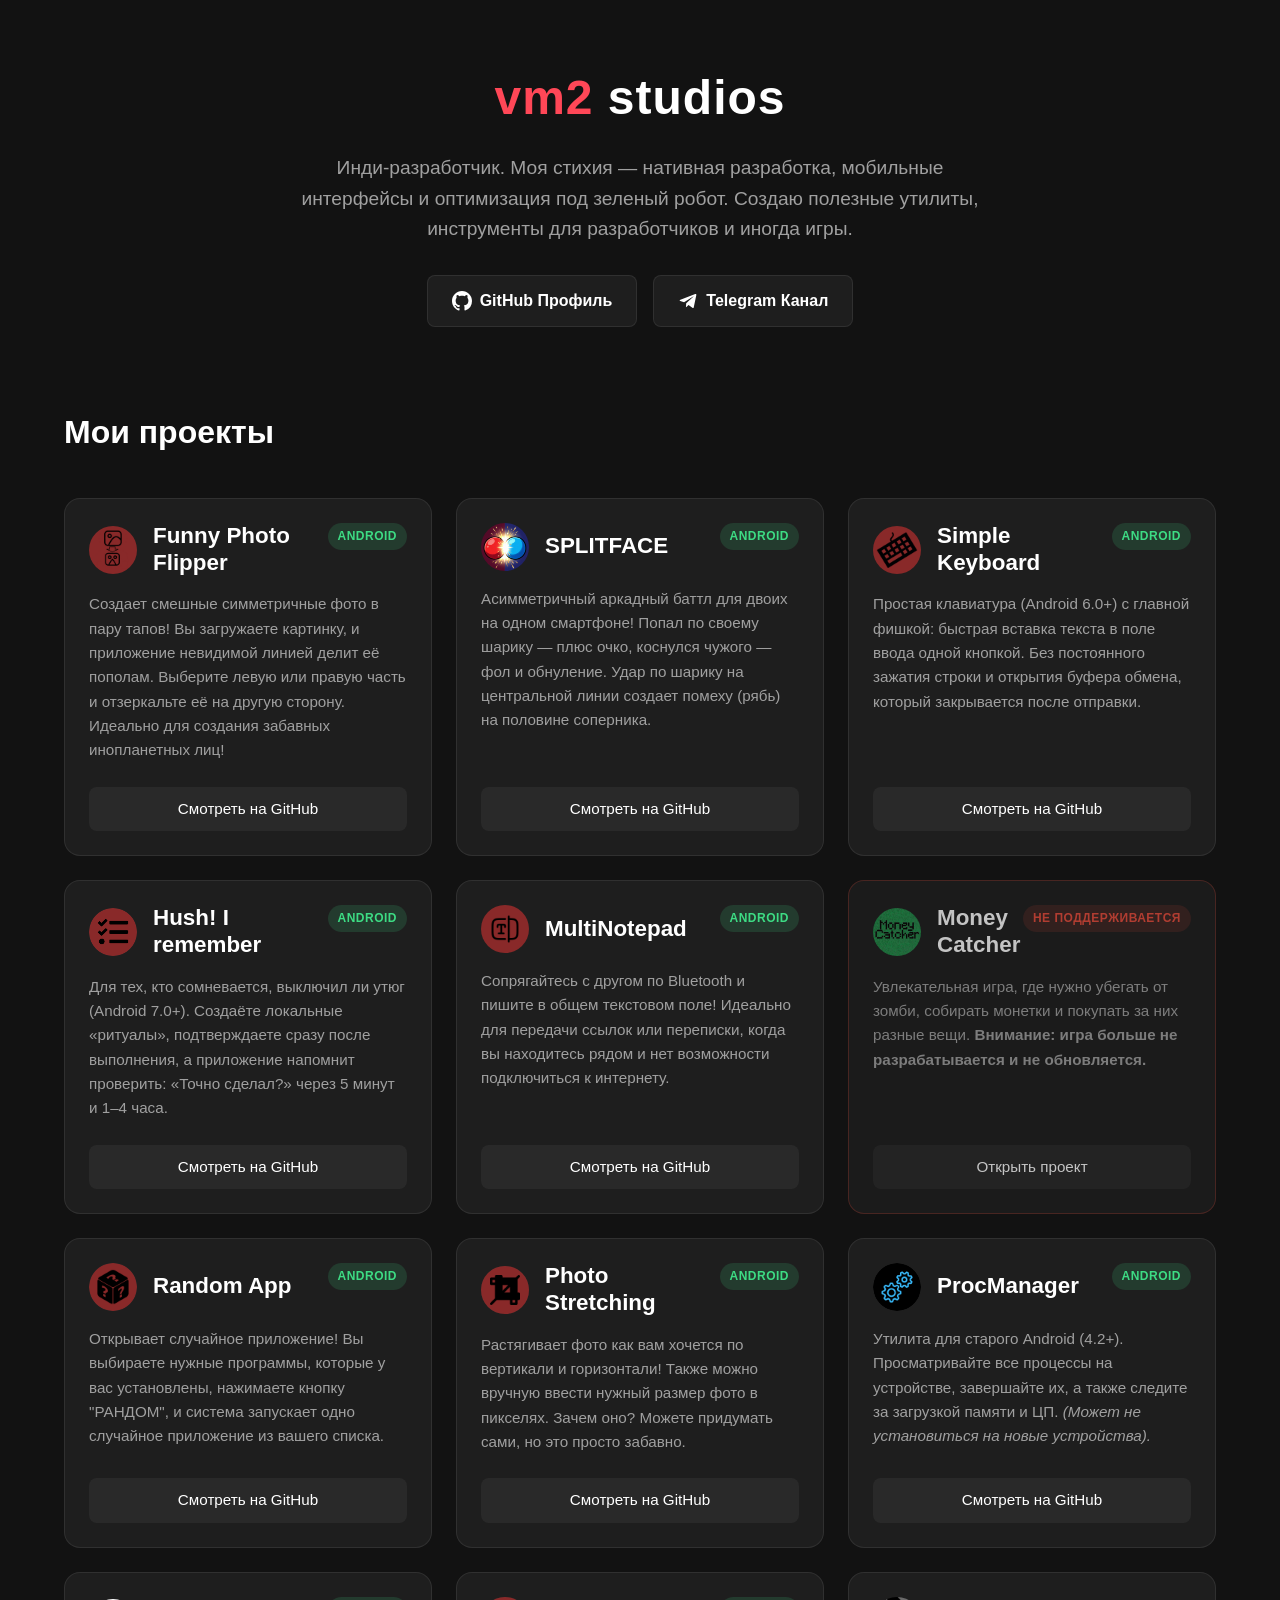
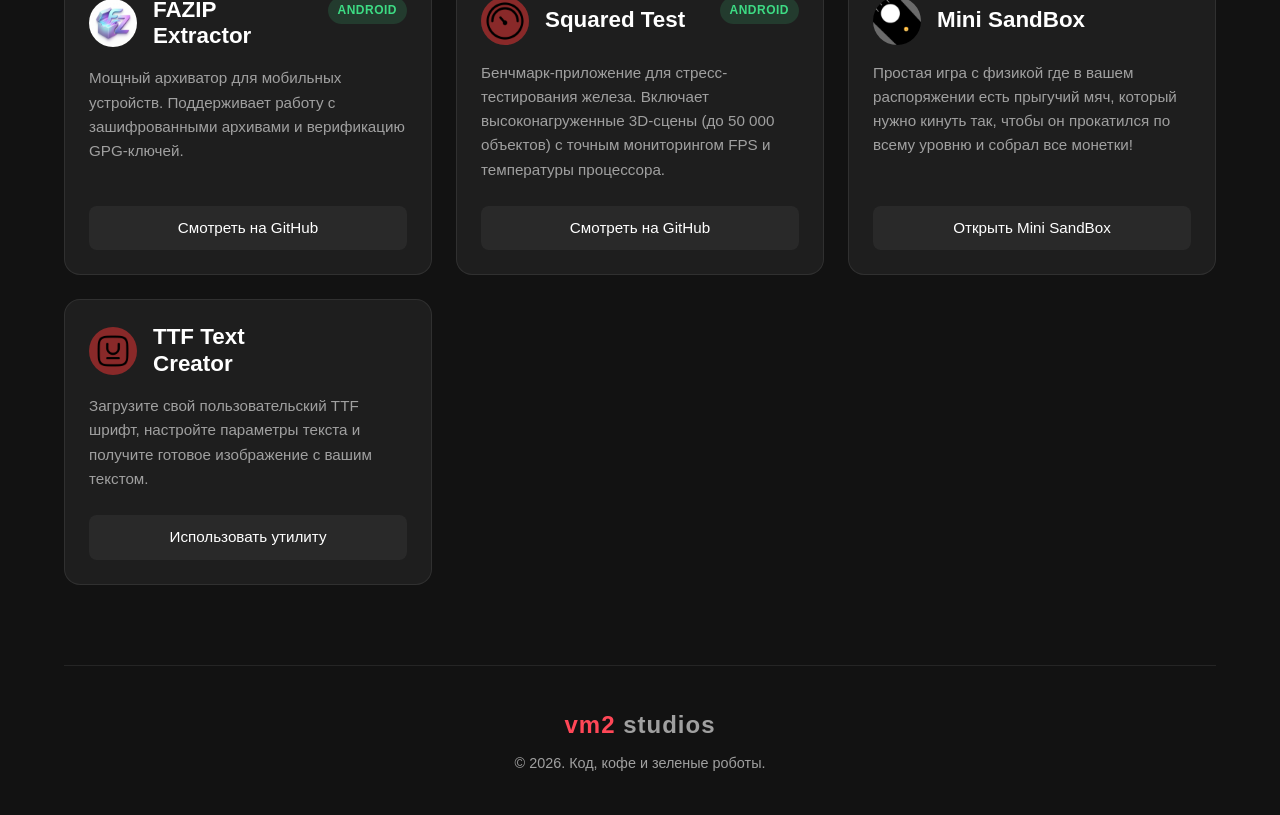
==== commit 05522fcf: "added telegram" ====
--- a/index.html
+++ b/index.html
@@ -61,7 +61,14 @@
             margin: 0 auto 30px;
         }
 
-        .github-link {
+        .hero-buttons {
+            display: flex;
+            justify-content: center;
+            gap: 16px;
+            flex-wrap: wrap;
+        }
+
+        .social-btn {
             display: inline-flex;
             align-items: center;
             gap: 8px;
@@ -75,9 +82,15 @@
             transition: all 0.2s ease;
         }
 
-        .github-link:hover {
+        .social-btn:hover {
             background-color: var(--surface-hover);
             transform: translateY(-2px);
+            border-color: rgba(255, 255, 255, 0.2);
+        }
+
+        .social-btn.telegram:hover {
+            border-color: #2AABEE;
+            color: #2AABEE;
         }
 
         /* Projects Section */
@@ -224,12 +237,23 @@
             </div>
             <div class="hero">
                 <p>Инди-разработчик. Моя стихия — нативная разработка, мобильные интерфейсы и оптимизация под зеленый робот. Создаю полезные утилиты, инструменты для разработчиков и иногда игры.</p>
-                <a href="https://github.com/vm2st" target="_blank" class="github-link">
-                    <svg width="20" height="20" viewBox="0 0 24 24" fill="currentColor">
-                        <path d="M12 0C5.37 0 0 5.37 0 12c0 5.31 3.435 9.795 8.205 11.385.6.105.825-.255.825-.57 0-.285-.015-1.23-.015-2.235-3.015.555-3.795-.735-4.035-1.41-.135-.345-.72-1.41-1.23-1.695-.42-.225-1.02-.78-.015-.795.945-.015 1.62.87 1.845 1.23 1.08 1.815 2.805 1.305 3.495.99.105-.78.42-1.305.765-1.605-2.67-.3-5.46-1.335-5.46-5.925 0-1.305.465-2.385 1.23-3.225-.12-.3-.54-1.53.12-3.18 0 0 1.005-.315 3.3 1.23.96-.27 1.98-.405 3-.405s2.04.135 3 .405c2.295-1.56 3.3-1.23 3.3-1.23.66 1.65.24 2.88.12 3.18.765.84 1.23 1.905 1.23 3.225 0 4.605-2.805 5.625-5.475 5.925.435.375.81 1.095.81 2.22 0 1.605-.015 2.895-.015 3.3 0 .315.225.69.825.57A12.02 12.02 0 0024 12c0-6.63-5.37-12-12-12z"/>
-                    </svg>
-                    GitHub Профиль
-                </a>
+                
+                <div class="hero-buttons">
+                    <a href="https://github.com/vm2st" target="_blank" class="social-btn">
+                        <svg width="20" height="20" viewBox="0 0 24 24" fill="currentColor">
+                            <path d="M12 0C5.37 0 0 5.37 0 12c0 5.31 3.435 9.795 8.205 11.385.6.105.825-.255.825-.57 0-.285-.015-1.23-.015-2.235-3.015.555-3.795-.735-4.035-1.41-.135-.345-.72-1.41-1.23-1.695-.42-.225-1.02-.78-.015-.795.945-.015 1.62.87 1.845 1.23 1.08 1.815 2.805 1.305 3.495.99.105-.78.42-1.305.765-1.605-2.67-.3-5.46-1.335-5.46-5.925 0-1.305.465-2.385 1.23-3.225-.12-.3-.54-1.53.12-3.18 0 0 1.005-.315 3.3 1.23.96-.27 1.98-.405 3-.405s2.04.135 3 .405c2.295-1.56 3.3-1.23 3.3-1.23.66 1.65.24 2.88.12 3.18.765.84 1.23 1.905 1.23 3.225 0 4.605-2.805 5.625-5.475 5.925.435.375.81 1.095.81 2.22 0 1.605-.015 2.895-.015 3.3 0 .315.225.69.825.57A12.02 12.02 0 0024 12c0-6.63-5.37-12-12-12z"/>
+                        </svg>
+                        GitHub Профиль
+                    </a>
+
+                    <a href="https://t.me/vm2_studios" target="_blank" class="social-btn telegram">
+                        <svg width="20" height="20" viewBox="0 0 24 24" fill="currentColor">
+                            <path d="M20.665 3.717l-17.73 6.837c-1.21.486-1.203 1.161-.222 1.462l4.552 1.42 10.532-6.645c.498-.303.953-.14.579.192l-8.533 7.701h-.002l.002.001-.314 4.692c.46 0 .663-.211.921-.46l2.211-2.15 4.599 3.397c.848.467 1.457.227 1.668-.785l3.019-14.228c.309-1.239-.473-1.8-1.282-1.434z"/>
+                        </svg>
+                        Telegram Канал
+                    </a>
+                </div>
+
             </div>
         </header>
         
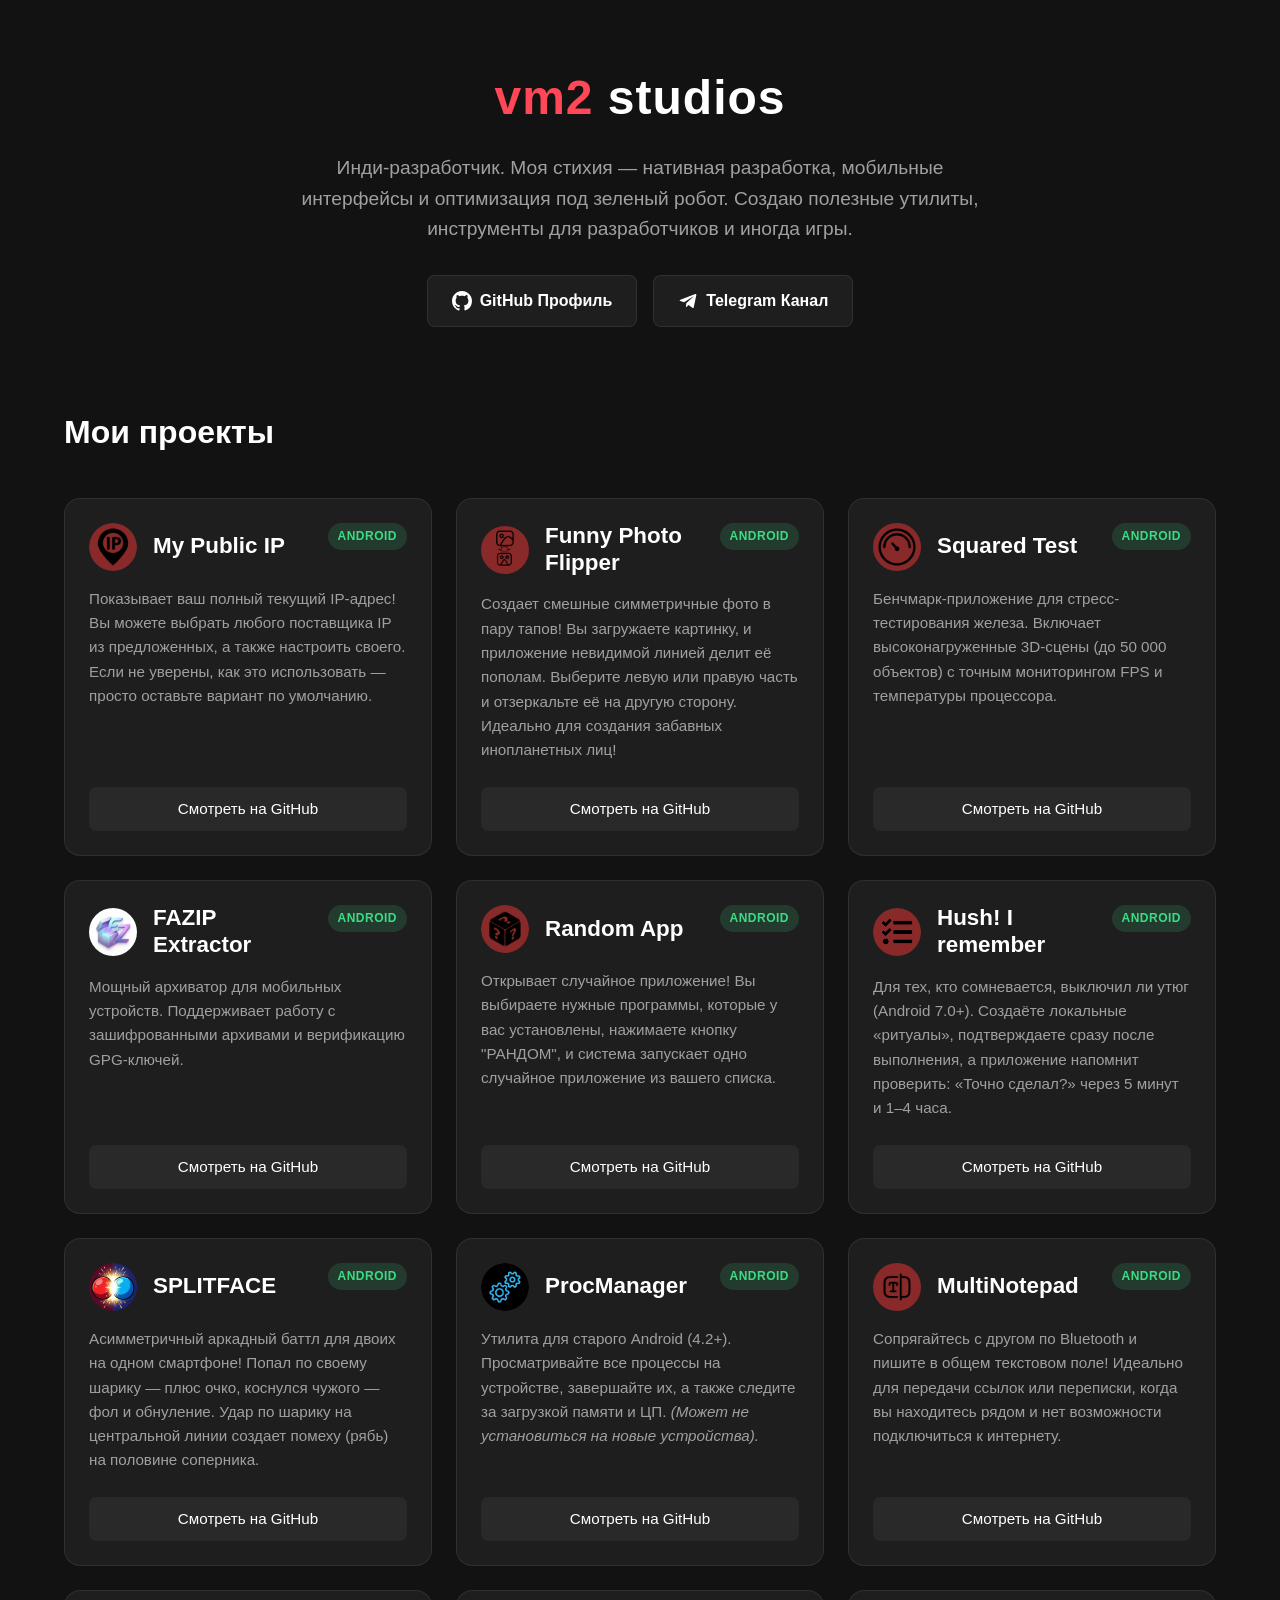
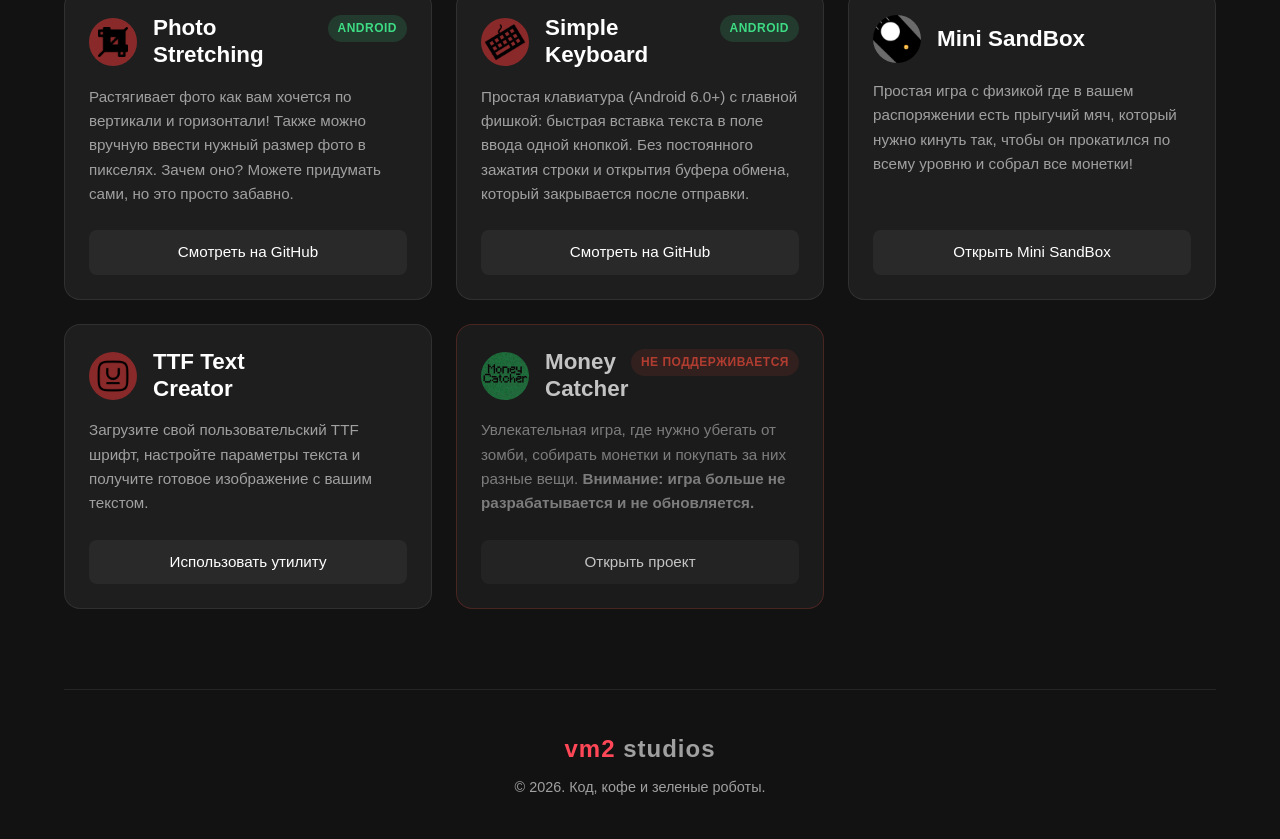
==== commit 1e324a19: "Sorting and adding a new project" ====
--- a/index.html
+++ b/index.html
@@ -265,6 +265,16 @@
                 <div class="project-card">
                     <span class="badge android">Android</span>
                     <div class="project-header">
+                        <img src="assets/my-public-ip-icon.png" alt="My Public IP" class="project-icon">
+                        <h3 class="project-title">My Public IP</h3>
+                    </div>
+                    <p class="project-description">Показывает ваш полный текущий IP-адрес! Вы можете выбрать любого поставщика IP из предложенных, а также настроить своего. Если не уверены, как это использовать — просто оставьте вариант по умолчанию.</p>
+                    <a href="https://github.com/vm2st/ip" target="_blank" class="project-link">Смотреть на GitHub</a>
+                </div>
+
+                <div class="project-card">
+                    <span class="badge android">Android</span>
+                    <div class="project-header">
                         <img src="assets/funny-photo-flipper-icon.png" alt="Funny Photo Flipper" class="project-icon">
                         <h3 class="project-title">Funny Photo Flipper</h3>
                     </div>
@@ -275,6 +285,46 @@
                 <div class="project-card">
                     <span class="badge android">Android</span>
                     <div class="project-header">
+                        <img src="assets/squared-test-icon.png" alt="Squared Test" class="project-icon">
+                        <h3 class="project-title">Squared Test</h3>
+                    </div>
+                    <p class="project-description">Бенчмарк-приложение для стресс-тестирования железа. Включает высоконагруженные 3D-сцены (до 50 000 объектов) с точным мониторингом FPS и температуры процессора.</p>
+                    <a href="https://github.com/vm2st/squaredtest" target="_blank" class="project-link">Смотреть на GitHub</a>
+                </div>
+
+                <div class="project-card">
+                    <span class="badge android">Android</span>
+                    <div class="project-header">
+                        <img src="assets/fazip-extractor-icon.png" alt="FAZIP Extractor" class="project-icon">
+                        <h3 class="project-title">FAZIP Extractor</h3>
+                    </div>
+                    <p class="project-description">Мощный архиватор для мобильных устройств. Поддерживает работу с зашифрованными архивами и верификацию GPG-ключей.</p>
+                    <a href="https://github.com/vm2st/fazip" target="_blank" class="project-link">Смотреть на GitHub</a>
+                </div>
+
+                <div class="project-card">
+                    <span class="badge android">Android</span>
+                    <div class="project-header">
+                        <img src="assets/random-application-icon.png" alt="Random Application" class="project-icon">
+                        <h3 class="project-title">Random App</h3>
+                    </div>
+                    <p class="project-description">Открывает случайное приложение! Вы выбираете нужные программы, которые у вас установлены, нажимаете кнопку "РАНДОМ", и система запускает одно случайное приложение из вашего списка.</p>
+                    <a href="https://github.com/vm2st/randomapplication" target="_blank" class="project-link">Смотреть на GitHub</a>
+                </div>
+
+                <div class="project-card">
+                    <span class="badge android">Android</span>
+                    <div class="project-header">
+                        <img src="assets/hush-i-remember-icon.png" alt="Hush! I remember" class="project-icon">
+                        <h3 class="project-title">Hush! I remember</h3>
+                    </div>
+                    <p class="project-description">Для тех, кто сомневается, выключил ли утюг (Android 7.0+). Создаёте локальные «ритуалы», подтверждаете сразу после выполнения, а приложение напомнит проверить: «Точно сделал?» через 5 минут и 1–4 часа.</p>
+                    <a href="https://github.com/vm2st/quiet" target="_blank" class="project-link">Смотреть на GitHub</a>
+                </div>
+
+                <div class="project-card">
+                    <span class="badge android">Android</span>
+                    <div class="project-header">
                         <img src="assets/splitface-icon.png" alt="SPLITFACE" class="project-icon">
                         <h3 class="project-title">SPLITFACE</h3>
                     </div>
@@ -285,6 +335,36 @@
                 <div class="project-card">
                     <span class="badge android">Android</span>
                     <div class="project-header">
+                        <img src="assets/procmanager-icon.png" alt="ProcManager" class="project-icon">
+                        <h3 class="project-title">ProcManager</h3>
+                    </div>
+                    <p class="project-description">Утилита для старого Android (4.2+). Просматривайте все процессы на устройстве, завершайте их, а также следите за загрузкой памяти и ЦП. <i>(Может не установиться на новые устройства).</i></p>
+                    <a href="https://github.com/vm2studios/procmanager" target="_blank" class="project-link">Смотреть на GitHub</a>
+                </div>
+
+                <div class="project-card">
+                    <span class="badge android">Android</span>
+                    <div class="project-header">
+                        <img src="assets/multinotepad-icon.png" alt="MultiNotepad" class="project-icon">
+                        <h3 class="project-title">MultiNotepad</h3>
+                    </div>
+                    <p class="project-description">Сопрягайтесь с другом по Bluetooth и пишите в общем текстовом поле! Идеально для передачи ссылок или переписки, когда вы находитесь рядом и нет возможности подключиться к интернету.</p>
+                    <a href="https://github.com/vm2st/multinotepad" target="_blank" class="project-link">Смотреть на GitHub</a>
+                </div>
+
+                <div class="project-card">
+                    <span class="badge android">Android</span>
+                    <div class="project-header">
+                        <img src="assets/photo-stretching-tool-icon.png" alt="Photo Stretching" class="project-icon">
+                        <h3 class="project-title">Photo Stretching</h3>
+                    </div>
+                    <p class="project-description">Растягивает фото как вам хочется по вертикали и горизонтали! Также можно вручную ввести нужный размер фото в пикселях. Зачем оно? Можете придумать сами, но это просто забавно.</p>
+                    <a href="https://github.com/vm2st/photostretchingtool" target="_blank" class="project-link">Смотреть на GitHub</a>
+                </div>
+
+                <div class="project-card">
+                    <span class="badge android">Android</span>
+                    <div class="project-header">
                         <img src="assets/simple-keyboard-icon.png" alt="Simple Keyboard" class="project-icon">
                         <h3 class="project-title">Simple Keyboard</h3>
                     </div>
@@ -293,23 +373,21 @@
                 </div>
 
                 <div class="project-card">
-                    <span class="badge android">Android</span>
-                    <div class="project-header">
-                        <img src="assets/hush-i-remember-icon.png" alt="Hush! I remember" class="project-icon">
-                        <h3 class="project-title">Hush! I remember</h3>
-                    </div>
-                    <p class="project-description">Для тех, кто сомневается, выключил ли утюг (Android 7.0+). Создаёте локальные «ритуалы», подтверждаете сразу после выполнения, а приложение напомнит проверить: «Точно сделал?» через 5 минут и 1–4 часа.</p>
-                    <a href="https://github.com/vm2st/quiet" target="_blank" class="project-link">Смотреть на GitHub</a>
-                </div>
-
-                <div class="project-card">
-                    <span class="badge android">Android</span>
-                    <div class="project-header">
-                        <img src="assets/multinotepad-icon.png" alt="MultiNotepad" class="project-icon">
-                        <h3 class="project-title">MultiNotepad</h3>
-                    </div>
-                    <p class="project-description">Сопрягайтесь с другом по Bluetooth и пишите в общем текстовом поле! Идеально для передачи ссылок или переписки, когда вы находитесь рядом и нет возможности подключиться к интернету.</p>
-                    <a href="https://github.com/vm2st/multinotepad" target="_blank" class="project-link">Смотреть на GitHub</a>
+                    <div class="project-header">
+                        <img src="assets/mini-sandbox-icon.png" alt="Mini SandBox" class="project-icon">
+                        <h3 class="project-title">Mini SandBox</h3>
+                    </div>
+                    <p class="project-description">Простая игра с физикой где в вашем распоряжении есть прыгучий мяч, который нужно кинуть так, чтобы он прокатился по всему уровню и собрал все монетки!</p>
+                    <a href="minsan/" class="project-link">Открыть Mini SandBox</a>
+                </div>
+
+                <div class="project-card">
+                    <div class="project-header">
+                        <img src="assets/ttf-text-creator-icon.png" alt="TTF Text Creator" class="project-icon">
+                        <h3 class="project-title">TTF Text Creator</h3>
+                    </div>
+                    <p class="project-description">Загрузите свой пользовательский TTF шрифт, настройте параметры текста и получите готовое изображение с вашим текстом.</p>
+                    <a href="ttf/" class="project-link">Использовать утилиту</a>
                 </div>
 
                 <div class="project-card deprecated">
@@ -320,74 +398,6 @@
                     </div>
                     <p class="project-description">Увлекательная игра, где нужно убегать от зомби, собирать монетки и покупать за них разные вещи. <b>Внимание: игра больше не разрабатывается и не обновляется.</b></p>
                     <a href="mon/" class="project-link">Открыть проект</a>
-                </div>
-
-                <div class="project-card">
-                    <span class="badge android">Android</span>
-                    <div class="project-header">
-                        <img src="assets/random-application-icon.png" alt="Random Application" class="project-icon">
-                        <h3 class="project-title">Random App</h3>
-                    </div>
-                    <p class="project-description">Открывает случайное приложение! Вы выбираете нужные программы, которые у вас установлены, нажимаете кнопку "РАНДОМ", и система запускает одно случайное приложение из вашего списка.</p>
-                    <a href="https://github.com/vm2st/randomapplication" target="_blank" class="project-link">Смотреть на GitHub</a>
-                </div>
-
-                <div class="project-card">
-                    <span class="badge android">Android</span>
-                    <div class="project-header">
-                        <img src="assets/photo-stretching-tool-icon.png" alt="Photo Stretching" class="project-icon">
-                        <h3 class="project-title">Photo Stretching</h3>
-                    </div>
-                    <p class="project-description">Растягивает фото как вам хочется по вертикали и горизонтали! Также можно вручную ввести нужный размер фото в пикселях. Зачем оно? Можете придумать сами, но это просто забавно.</p>
-                    <a href="https://github.com/vm2st/photostretchingtool" target="_blank" class="project-link">Смотреть на GitHub</a>
-                </div>
-
-                <div class="project-card">
-                    <span class="badge android">Android</span>
-                    <div class="project-header">
-                        <img src="assets/procmanager-icon.png" alt="ProcManager" class="project-icon">
-                        <h3 class="project-title">ProcManager</h3>
-                    </div>
-                    <p class="project-description">Утилита для старого Android (4.2+). Просматривайте все процессы на устройстве, завершайте их, а также следите за загрузкой памяти и ЦП. <i>(Может не установиться на новые устройства).</i></p>
-                    <a href="https://github.com/vm2studios/procmanager" target="_blank" class="project-link">Смотреть на GitHub</a>
-                </div>
-
-                <div class="project-card">
-                    <span class="badge android">Android</span>
-                    <div class="project-header">
-                        <img src="assets/fazip-extractor-icon.png" alt="FAZIP Extractor" class="project-icon">
-                        <h3 class="project-title">FAZIP Extractor</h3>
-                    </div>
-                    <p class="project-description">Мощный архиватор для мобильных устройств. Поддерживает работу с зашифрованными архивами и верификацию GPG-ключей.</p>
-                    <a href="https://github.com/vm2st/fazip" target="_blank" class="project-link">Смотреть на GitHub</a>
-                </div>
-
-                <div class="project-card">
-                    <span class="badge android">Android</span>
-                    <div class="project-header">
-                        <img src="assets/squared-test-icon.png" alt="Squared Test" class="project-icon">
-                        <h3 class="project-title">Squared Test</h3>
-                    </div>
-                    <p class="project-description">Бенчмарк-приложение для стресс-тестирования железа. Включает высоконагруженные 3D-сцены (до 50 000 объектов) с точным мониторингом FPS и температуры процессора.</p>
-                    <a href="https://github.com/vm2st/squaredtest" target="_blank" class="project-link">Смотреть на GitHub</a>
-                </div>
-
-                <div class="project-card">
-                    <div class="project-header">
-                        <img src="assets/mini-sandbox-icon.png" alt="Mini SandBox" class="project-icon">
-                        <h3 class="project-title">Mini SandBox</h3>
-                    </div>
-                    <p class="project-description">Простая игра с физикой где в вашем распоряжении есть прыгучий мяч, который нужно кинуть так, чтобы он прокатился по всему уровню и собрал все монетки!</p>
-                    <a href="minsan/" class="project-link">Открыть Mini SandBox</a>
-                </div>
-
-                <div class="project-card">
-                    <div class="project-header">
-                        <img src="assets/ttf-text-creator-icon.png" alt="TTF Text Creator" class="project-icon">
-                        <h3 class="project-title">TTF Text Creator</h3>
-                    </div>
-                    <p class="project-description">Загрузите свой пользовательский TTF шрифт, настройте параметры текста и получите готовое изображение с вашим текстом.</p>
-                    <a href="ttf/" class="project-link">Использовать утилиту</a>
                 </div>
 
             </div>
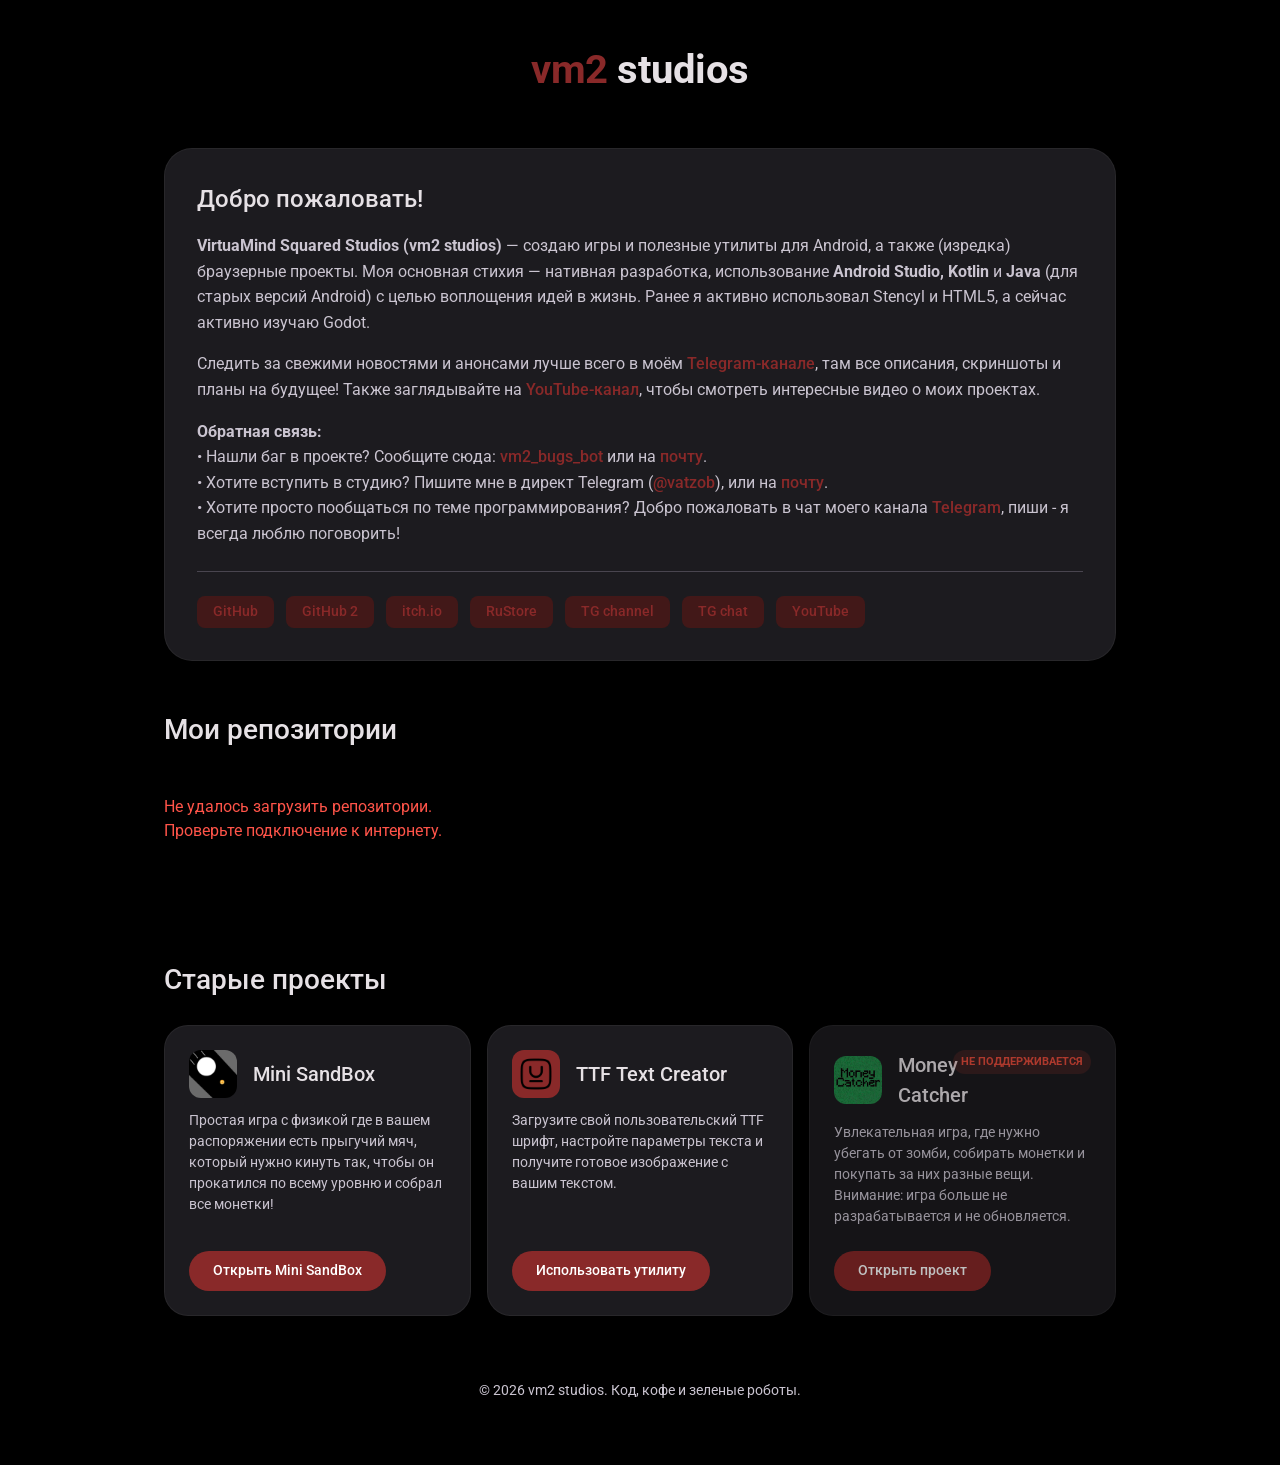
==== commit 79bcdd7c: "2026 update" ====
--- a/index.html
+++ b/index.html
@@ -2,154 +2,242 @@
 <html lang="ru">
 <head>
     <meta charset="UTF-8">
-    <meta name="viewport" content="width=device-width, initial-scale=1.0">
-    <title>vm2 studios - Игровая студия</title>
+    <meta name="viewport" content="width=device-width, initial-scale=1.0, maximum-scale=1.0, user-scalable=no">
+    <title>vm2 studios</title>
+    <link href="https://fonts.googleapis.com/css2?family=Roboto:wght@400;500;700&display=swap" rel="stylesheet">
     <style>
         :root {
-            --bg-color: #121212;
-            --surface-color: #1e1e1e;
-            --surface-hover: #2a2a2a;
-            --text-primary: #ffffff;
-            --text-secondary: #a0a0a0;
-            --accent-color: #ff4757;
-            --android-color: #3ddc84;
+            /* Палитра Material 3 Dark Theme */
+            --md-bg: #000000;
+            --md-surface: #1C1B1F;
+            --md-surface-variant: #49454F;
+            --md-primary: #892929;
+            --md-on-primary: #FFFFFF;
+            --md-secondary-container: #421818;
+            --md-on-secondary-container: #FFDADA;
+            --md-text: #E6E1E5;
+            --md-text-secondary: #CAC4D0;
+            --md-outline: #938F99;
             --deprecated-color: #e74c3c;
-            --border-color: rgba(255, 255, 255, 0.08);
         }
 
         * {
             margin: 0;
             padding: 0;
             box-sizing: border-box;
-            font-family: -apple-system, BlinkMacSystemFont, 'Segoe UI', Roboto, Oxygen, Ubuntu, Cantarell, sans-serif;
+            font-family: 'Roboto', sans-serif;
+            overflow-wrap: break-word;
         }
         
         body {
-            background-color: var(--bg-color);
-            color: var(--text-primary);
+            background-color: var(--md-bg);
+            color: var(--md-text);
             min-height: 100vh;
+            line-height: 1.5;
+            overflow-x: hidden;
+            overflow-y: scroll;
+            width: 100%;
+        }
+        
+        .container {
+            max-width: 1000px;
+            margin: 0 auto;
+            padding: 40px 24px;
+        }
+        
+        /* Заголовок / Логотип */
+        header {
+            margin-bottom: 48px;
+            text-align: center;
+        }
+        
+        .logo {
+            font-size: 2.5rem;
+            font-weight: 700;
+            letter-spacing: -0.5px;
+        }
+        
+        .logo span {
+            color: var(--md-primary);
+        }
+
+        /* Блок информации о студии */
+        .about-section {
+            background-color: var(--md-surface);
+            border-radius: 28px;
+            padding: 32px;
+            margin-bottom: 48px;
+            border: 1px solid rgba(255, 255, 255, 0.05);
+        }
+
+        .about-section h1 {
+            font-size: 1.5rem;
+            margin-bottom: 16px;
+            font-weight: 500;
+        }
+
+        .about-section p {
+            font-size: 1rem;
+            color: var(--md-text-secondary);
+            margin-bottom: 16px;
             line-height: 1.6;
         }
-        
-        .container {
-            max-width: 1200px;
-            margin: 0 auto;
-            padding: 0 24px;
-        }
-        
-        /* Header & Hero */
-        header {
-            padding: 60px 0 40px;
-            text-align: center;
-        }
-        
-        .logo {
-            font-size: 3rem;
-            font-weight: 800;
-            letter-spacing: 1px;
-            margin-bottom: 16px;
-        }
-        
-        .logo-vm2 {
-            color: var(--accent-color);
-        }
-        
-        .hero p {
-            font-size: 1.2rem;
-            color: var(--text-secondary);
-            max-width: 700px;
-            margin: 0 auto 30px;
-        }
-
-        .hero-buttons {
+
+        .about-section a {
+            color: var(--md-primary);
+            text-decoration: none;
+            font-weight: 500;
+            transition: opacity 0.2s;
+        }
+
+        .about-section a:hover {
+            opacity: 0.8;
+            text-decoration: underline;
+        }
+
+        /* Стили для кликабельного слова "почту" */
+        .email-trigger {
+            color: var(--md-primary);
+            cursor: pointer;
+            font-weight: 500;
+            transition: opacity 0.2s;
+        }
+        
+        .email-trigger:hover {
+            opacity: 0.8;
+            text-decoration: underline;
+        }
+
+        .links-group {
             display: flex;
-            justify-content: center;
-            gap: 16px;
             flex-wrap: wrap;
-        }
-
-        .social-btn {
+            gap: 12px;
+            margin-top: 24px;
+            padding-top: 24px;
+            border-top: 1px solid var(--md-surface-variant);
+        }
+
+        .chip {
             display: inline-flex;
             align-items: center;
-            gap: 8px;
-            background-color: var(--surface-color);
-            color: var(--text-primary);
-            padding: 12px 24px;
+            height: 32px;
+            padding: 0 16px;
             border-radius: 8px;
+            background-color: var(--md-secondary-container);
+            color: var(--md-on-secondary-container);
+            font-size: 0.875rem;
+            font-weight: 500;
+            text-decoration: none !important;
+            transition: background-color 0.2s;
+        }
+
+        .chip:hover {
+            background-color: var(--md-primary);
+            color: var(--md-on-primary);
+        }
+
+        /* Сетка проектов */
+        .section-title {
+            font-size: 1.75rem;
+            margin-bottom: 24px;
+            font-weight: 500;
+        }
+
+        .projects-grid {
+            display: grid;
+            grid-template-columns: repeat(auto-fill, minmax(300px, 1fr));
+            gap: 16px;
+            transition: min-height 0.3s ease; 
+        }
+
+        .repo-card {
+            background-color: var(--md-surface);
+            border-radius: 24px;
+            padding: 24px;
+            display: flex;
+            flex-direction: column;
+            border: 1px solid rgba(255, 255, 255, 0.05);
+            transition: transform 0.2s, background-color 0.2s;
+            position: relative;
+        }
+
+        .repo-card:hover {
+            background-color: #252429;
+            transform: translateY(-2px);
+        }
+        
+        .repo-card.deprecated {
+            opacity: 0.75;
+        }
+        .repo-card.deprecated:hover {
+            opacity: 1;
+        }
+
+        .repo-title {
+            font-size: 1.25rem;
+            font-weight: 500;
+            margin-bottom: 8px;
+            color: var(--md-text);
+        }
+
+        .repo-desc {
+            font-size: 0.875rem;
+            color: var(--md-text-secondary);
+            flex-grow: 1;
+            margin-bottom: 24px;
+        }
+
+        .repo-link {
+            display: inline-flex;
+            align-items: center;
+            justify-content: center;
+            height: 40px;
+            padding: 0 24px;
+            border-radius: 20px;
+            background-color: var(--md-primary);
+            color: var(--md-on-primary);
             text-decoration: none;
-            font-weight: 600;
-            border: 1px solid var(--border-color);
-            transition: all 0.2s ease;
-        }
-
-        .social-btn:hover {
-            background-color: var(--surface-hover);
-            transform: translateY(-2px);
-            border-color: rgba(255, 255, 255, 0.2);
-        }
-
-        .social-btn.telegram:hover {
-            border-color: #2AABEE;
-            color: #2AABEE;
-        }
-
-        /* Projects Section */
-        .projects-section {
-            padding: 40px 0 80px;
-        }
-        
-        .section-title {
-            font-size: 2rem;
-            margin-bottom: 40px;
-            font-weight: 700;
+            font-weight: 500;
+            font-size: 0.875rem;
+            align-self: flex-start;
+            transition: opacity 0.2s;
+        }
+
+        .repo-link:hover {
+            opacity: 0.9;
+        }
+        
+        /* Стили для иконок старых проектов */
+        .project-header {
             display: flex;
             align-items: center;
-            gap: 12px;
-        }
-        
-        .projects-grid {
-            display: grid;
-            grid-template-columns: repeat(auto-fill, minmax(340px, 1fr));
-            gap: 24px;
-        }
-        
-        .project-card {
-            background-color: var(--surface-color);
-            border-radius: 16px;
-            padding: 24px;
-            border: 1px solid var(--border-color);
-            transition: transform 0.2s ease, border-color 0.2s ease;
-            display: flex;
-            flex-direction: column;
-            position: relative;
-            overflow: hidden;
-        }
-        
-        .project-card:hover {
-            transform: translateY(-4px);
-            border-color: rgba(255, 255, 255, 0.2);
-        }
-
-        .project-card.deprecated {
-            opacity: 0.75;
-            border-color: rgba(231, 76, 60, 0.3);
-        }
-
-        .project-card.deprecated:hover {
-            opacity: 1;
+            gap: 16px;
+            margin-bottom: 12px;
+        }
+
+        .repo-card.deprecated .project-header {
+            padding-right: 150px;
+        }
+
+        .project-icon {
+            width: 48px;
+            height: 48px;
+            object-fit: cover;
+            border-radius: 12px;
+            flex-shrink: 0;
+            background-color: rgba(255, 255, 255, 0.05);
         }
 
         .badge {
             position: absolute;
             top: 24px;
             right: 24px;
-            font-size: 0.75rem;
+            font-size: 0.7rem;
             font-weight: 700;
-            padding: 4px 10px;
-            border-radius: 20px;
+            padding: 4px 8px;
+            border-radius: 12px;
             text-transform: uppercase;
-            letter-spacing: 0.5px;
-            white-space: nowrap;
+            text-align: center;
         }
 
         .badge.deprecated {
@@ -157,74 +245,150 @@
             color: var(--deprecated-color);
         }
 
-        .badge.android {
-            background-color: rgba(61, 220, 132, 0.15);
-            color: var(--android-color);
-        }
-        
-        .project-header {
+        /* Пагинация */
+        .pagination {
+            display: flex;
+            justify-content: center;
+            gap: 8px;
+            margin-top: 32px;
+            flex-wrap: wrap;
+        }
+
+        .page-btn {
+            background-color: var(--md-surface);
+            color: var(--md-text);
+            border: 1px solid rgba(255, 255, 255, 0.1);
+            width: 40px;
+            height: 40px;
+            border-radius: 20px;
+            font-weight: 500;
+            cursor: pointer;
+            transition: all 0.2s;
             display: flex;
             align-items: center;
-            gap: 16px;
+            justify-content: center;
+        }
+
+        .page-btn:hover {
+            background-color: var(--md-surface-variant);
+        }
+
+        .page-btn.active {
+            background-color: var(--md-primary);
+            color: var(--md-on-primary);
+            border-color: var(--md-primary);
+        }
+
+        .loader {
+            color: var(--md-text-secondary);
+            font-size: 1rem;
+            padding: 20px 0;
+        }
+
+        /* Модалка */
+        .modal-overlay {
+            display: none;
+            position: fixed;
+            top: 0; left: 0; right: 0; bottom: 0;
+            background-color: rgba(0, 0, 0, 0.6);
+            z-index: 1000;
+            align-items: center;
+            justify-content: center;
+            backdrop-filter: blur(2px);
+        }
+
+        .modal-overlay.active {
+            display: flex;
+            animation: fadeIn 0.2s ease-out forwards;
+        }
+
+        .modal-dialog {
+            background-color: var(--md-surface);
+            padding: 24px;
+            border-radius: 28px;
+            width: 90%;
+            max-width: 400px;
+            border: 1px solid rgba(255, 255, 255, 0.1);
+            transform: scale(0.95);
+            animation: scaleIn 0.2s ease-out forwards;
+        }
+
+        .modal-title {
+            font-size: 1.5rem;
             margin-bottom: 16px;
-            padding-right: 90px;
-        }
-
-        .project-card.deprecated .project-header {
-            padding-right: 170px; 
-        }
-        
-        .project-icon {
-            width: 48px;
-            height: 48px;
-            object-fit: cover;
-            border-radius: 50%;
-            flex-shrink: 0;
-            background-color: rgba(255, 255, 255, 0.05);
-        }
-        
-        .project-title {
-            font-size: 1.4rem;
-            font-weight: 600;
-            line-height: 1.2;
-        }
-        
-        .project-description {
-            font-size: 0.95rem;
-            color: var(--text-secondary);
-            flex-grow: 1;
+            color: var(--md-text);
+            font-weight: 500;
+        }
+
+        .modal-body {
+            font-size: 1.1rem;
+            color: var(--md-text-secondary);
             margin-bottom: 24px;
-        }
-        
-        .project-link {
-            display: inline-block;
-            text-decoration: none;
-            color: var(--text-primary);
-            font-weight: 500;
-            font-size: 0.95rem;
+            user-select: all;
+        }
+
+        .modal-actions {
+            display: flex;
+            justify-content: flex-end;
+            gap: 8px;
+        }
+
+        .modal-btn {
+            background-color: transparent;
+            color: var(--md-primary);
+            border: none;
             padding: 10px 16px;
-            background-color: rgba(255, 255, 255, 0.05);
-            border-radius: 8px;
+            font-size: 0.875rem;
+            font-weight: 500;
+            cursor: pointer;
+            border-radius: 20px;
+            transition: background-color 0.2s;
+        }
+
+        .modal-btn:hover {
+            background-color: var(--md-secondary-container);
+        }
+
+        @keyframes fadeIn {
+            from { opacity: 0; }
+            to { opacity: 1; }
+        }
+
+        @keyframes scaleIn {
+            from { transform: scale(0.95); }
+            to { transform: scale(1); }
+        }
+
+        /* Подвал */
+        footer {
+            margin-top: 64px;
             text-align: center;
-            transition: background-color 0.2s ease;
-        }
-
-        .project-link:hover {
-            background-color: rgba(255, 255, 255, 0.1);
-        }
-        
-        /* Footer */
-        footer {
-            padding: 40px 0;
-            text-align: center;
-            border-top: 1px solid var(--border-color);
-            color: var(--text-secondary);
-            font-size: 0.9rem;
-        }
-        
-        @media (max-width: 768px) {
+            color: var(--md-text-secondary);
+            font-size: 0.875rem;
+            padding-bottom: 24px;
+        }
+        
+        /* Адаптация под телефоны */
+        @media (max-width: 600px) {
             .projects-grid {
                 grid-template-columns: 1fr;
+            }
+            .container {
+                padding: 24px 16px; 
+            }
+            .badge {
+                position: relative;
+                top: auto;
+                right: auto;
+                display: inline-block;
+                width: max-content;
+                margin-bottom: 16px;
+            }
+            .repo-card.deprecated .project-header {
+                padding-right: 0; 
+            }
+            .about-section {
+                padding: 24px;
             }
         }
     </style>
@@ -232,183 +396,225 @@
 <body>
     <div class="container">
         <header>
-            <div class="logo">
-                <span class="logo-vm2">vm2</span> studios
+            <div class="logo"><span>vm2</span> studios</div>
+        </header>
+        
+        <section class="about-section">
+            <h1>Добро пожаловать!</h1>
+            <p>
+                <b>VirtuaMind Squared Studios (vm2 studios)</b> — создаю игры и полезные утилиты для Android, а также (изредка) браузерные проекты. 
+                Моя основная стихия — нативная разработка, использование <b>Android Studio, Kotlin</b> и <b>Java</b> (для старых версий Android) с целью воплощения идей в жизнь. 
+                Ранее я активно использовал Stencyl и HTML5, а сейчас активно изучаю Godot.
+            </p>
+            <p>
+                Следить за свежими новостями и анонсами лучше всего в моём <a href="https://t.me/vm2_studios" target="_blank">Telegram-канале</a>, там все описания, скриншоты и планы на будущее! Также заглядывайте на <a href="https://www.youtube.com/@vm2_studios" target="_blank">YouTube-канал</a>, чтобы смотреть интересные видео о моих проектах.
+            </p>
+            <p>
+                <b>Обратная связь:</b><br>
+                • Нашли баг в проекте? Сообщите сюда: <b><a href="https://t.me/vm2_bugs_bot" target="_blank">vm2_bugs_bot</a></b> или на <span class="email-trigger" onclick="openEmailModal()">почту</span>.<br>
+                • Хотите вступить в студию? Пишите мне в директ Telegram (<b><a href="https://t.me/vatzob" target="_blank">@vatzob</a></b>), или на <span class="email-trigger" onclick="openEmailModal()">почту</span>.<br>
+                • Хотите просто пообщаться по теме программирования? Добро пожаловать в чат моего канала <b><a href="https://t.me/StencylRussia" target="_blank">Telegram</a></b>, пиши - я всегда люблю поговорить!
+            </p>
+
+            <div class="links-group">
+                <a href="https://github.com/vm2st" class="chip" target="_blank">GitHub</a>
+                <a href="https://github.com/vm2studios" class="chip" target="_blank">GitHub 2</a>
+                <a href="https://vm2st.itch.io" class="chip" target="_blank">itch.io</a>
+                <a href="https://www.rustore.ru/catalog/developer/0uvuin" class="chip" target="_blank">RuStore</a>
+                <a href="https://t.me/vm2_studios" class="chip" target="_blank">TG channel</a>
+                <a href="https://t.me/StencylRussia" class="chip" target="_blank">TG chat</a>
+                <a href="https://www.youtube.com/@vm2_studios" class="chip" target="_blank">YouTube</a>
             </div>
-            <div class="hero">
-                <p>Инди-разработчик. Моя стихия — нативная разработка, мобильные интерфейсы и оптимизация под зеленый робот. Создаю полезные утилиты, инструменты для разработчиков и иногда игры.</p>
-                
-                <div class="hero-buttons">
-                    <a href="https://github.com/vm2st" target="_blank" class="social-btn">
-                        <svg width="20" height="20" viewBox="0 0 24 24" fill="currentColor">
-                            <path d="M12 0C5.37 0 0 5.37 0 12c0 5.31 3.435 9.795 8.205 11.385.6.105.825-.255.825-.57 0-.285-.015-1.23-.015-2.235-3.015.555-3.795-.735-4.035-1.41-.135-.345-.72-1.41-1.23-1.695-.42-.225-1.02-.78-.015-.795.945-.015 1.62.87 1.845 1.23 1.08 1.815 2.805 1.305 3.495.99.105-.78.42-1.305.765-1.605-2.67-.3-5.46-1.335-5.46-5.925 0-1.305.465-2.385 1.23-3.225-.12-.3-.54-1.53.12-3.18 0 0 1.005-.315 3.3 1.23.96-.27 1.98-.405 3-.405s2.04.135 3 .405c2.295-1.56 3.3-1.23 3.3-1.23.66 1.65.24 2.88.12 3.18.765.84 1.23 1.905 1.23 3.225 0 4.605-2.805 5.625-5.475 5.925.435.375.81 1.095.81 2.22 0 1.605-.015 2.895-.015 3.3 0 .315.225.69.825.57A12.02 12.02 0 0024 12c0-6.63-5.37-12-12-12z"/>
-                        </svg>
-                        GitHub Профиль
-                    </a>
-
-                    <a href="https://t.me/vm2_studios" target="_blank" class="social-btn telegram">
-                        <svg width="20" height="20" viewBox="0 0 24 24" fill="currentColor">
-                            <path d="M20.665 3.717l-17.73 6.837c-1.21.486-1.203 1.161-.222 1.462l4.552 1.42 10.532-6.645c.498-.303.953-.14.579.192l-8.533 7.701h-.002l.002.001-.314 4.692c.46 0 .663-.211.921-.46l2.211-2.15 4.599 3.397c.848.467 1.457.227 1.668-.785l3.019-14.228c.309-1.239-.473-1.8-1.282-1.434z"/>
-                        </svg>
-                        Telegram Канал
-                    </a>
-                </div>
-
+        </section>
+        
+        <section>
+            <h2 class="section-title" id="repos-title">Мои репозитории</h2>
+            <div id="github-repos" class="projects-grid">
+                <div class="loader">Загрузка данных с GitHub...</div>
             </div>
-        </header>
-        
-        <section class="projects-section">
-            <h2 class="section-title">Мои проекты</h2>
-            
+            <!-- Контейнер для кнопок пагинации -->
+            <div id="pagination-controls" class="pagination"></div>
+        </section>
+        
+        <!-- Старые проекты -->
+        <section style="margin-top: 64px;">
+            <h2 class="section-title">Старые проекты</h2>
             <div class="projects-grid">
-
-                <div class="project-card">
-                    <span class="badge android">Android</span>
-                    <div class="project-header">
-                        <img src="assets/my-public-ip-icon.png" alt="My Public IP" class="project-icon">
-                        <h3 class="project-title">My Public IP</h3>
-                    </div>
-                    <p class="project-description">Показывает ваш полный текущий IP-адрес! Вы можете выбрать любого поставщика IP из предложенных, а также настроить своего. Если не уверены, как это использовать — просто оставьте вариант по умолчанию.</p>
-                    <a href="https://github.com/vm2st/ip" target="_blank" class="project-link">Смотреть на GitHub</a>
-                </div>
-
-                <div class="project-card">
-                    <span class="badge android">Android</span>
-                    <div class="project-header">
-                        <img src="assets/funny-photo-flipper-icon.png" alt="Funny Photo Flipper" class="project-icon">
-                        <h3 class="project-title">Funny Photo Flipper</h3>
-                    </div>
-                    <p class="project-description">Создает смешные симметричные фото в пару тапов! Вы загружаете картинку, и приложение невидимой линией делит её пополам. Выберите левую или правую часть и отзеркальте её на другую сторону. Идеально для создания забавных инопланетных лиц!</p>
-                    <a href="https://github.com/vm2st/funnyphoto" target="_blank" class="project-link">Смотреть на GitHub</a>
-                </div>
-
-                <div class="project-card">
-                    <span class="badge android">Android</span>
-                    <div class="project-header">
-                        <img src="assets/squared-test-icon.png" alt="Squared Test" class="project-icon">
-                        <h3 class="project-title">Squared Test</h3>
-                    </div>
-                    <p class="project-description">Бенчмарк-приложение для стресс-тестирования железа. Включает высоконагруженные 3D-сцены (до 50 000 объектов) с точным мониторингом FPS и температуры процессора.</p>
-                    <a href="https://github.com/vm2st/squaredtest" target="_blank" class="project-link">Смотреть на GitHub</a>
-                </div>
-
-                <div class="project-card">
-                    <span class="badge android">Android</span>
-                    <div class="project-header">
-                        <img src="assets/fazip-extractor-icon.png" alt="FAZIP Extractor" class="project-icon">
-                        <h3 class="project-title">FAZIP Extractor</h3>
-                    </div>
-                    <p class="project-description">Мощный архиватор для мобильных устройств. Поддерживает работу с зашифрованными архивами и верификацию GPG-ключей.</p>
-                    <a href="https://github.com/vm2st/fazip" target="_blank" class="project-link">Смотреть на GitHub</a>
-                </div>
-
-                <div class="project-card">
-                    <span class="badge android">Android</span>
-                    <div class="project-header">
-                        <img src="assets/random-application-icon.png" alt="Random Application" class="project-icon">
-                        <h3 class="project-title">Random App</h3>
-                    </div>
-                    <p class="project-description">Открывает случайное приложение! Вы выбираете нужные программы, которые у вас установлены, нажимаете кнопку "РАНДОМ", и система запускает одно случайное приложение из вашего списка.</p>
-                    <a href="https://github.com/vm2st/randomapplication" target="_blank" class="project-link">Смотреть на GitHub</a>
-                </div>
-
-                <div class="project-card">
-                    <span class="badge android">Android</span>
-                    <div class="project-header">
-                        <img src="assets/hush-i-remember-icon.png" alt="Hush! I remember" class="project-icon">
-                        <h3 class="project-title">Hush! I remember</h3>
-                    </div>
-                    <p class="project-description">Для тех, кто сомневается, выключил ли утюг (Android 7.0+). Создаёте локальные «ритуалы», подтверждаете сразу после выполнения, а приложение напомнит проверить: «Точно сделал?» через 5 минут и 1–4 часа.</p>
-                    <a href="https://github.com/vm2st/quiet" target="_blank" class="project-link">Смотреть на GitHub</a>
-                </div>
-
-                <div class="project-card">
-                    <span class="badge android">Android</span>
-                    <div class="project-header">
-                        <img src="assets/splitface-icon.png" alt="SPLITFACE" class="project-icon">
-                        <h3 class="project-title">SPLITFACE</h3>
-                    </div>
-                    <p class="project-description">Асимметричный аркадный баттл для двоих на одном смартфоне! Попал по своему шарику — плюс очко, коснулся чужого — фол и обнуление. Удар по шарику на центральной линии создает помеху (рябь) на половине соперника.</p>
-                    <a href="https://github.com/vm2st/SPLITFACE" target="_blank" class="project-link">Смотреть на GitHub</a>
-                </div>
-
-                <div class="project-card">
-                    <span class="badge android">Android</span>
-                    <div class="project-header">
-                        <img src="assets/procmanager-icon.png" alt="ProcManager" class="project-icon">
-                        <h3 class="project-title">ProcManager</h3>
-                    </div>
-                    <p class="project-description">Утилита для старого Android (4.2+). Просматривайте все процессы на устройстве, завершайте их, а также следите за загрузкой памяти и ЦП. <i>(Может не установиться на новые устройства).</i></p>
-                    <a href="https://github.com/vm2studios/procmanager" target="_blank" class="project-link">Смотреть на GitHub</a>
-                </div>
-
-                <div class="project-card">
-                    <span class="badge android">Android</span>
-                    <div class="project-header">
-                        <img src="assets/multinotepad-icon.png" alt="MultiNotepad" class="project-icon">
-                        <h3 class="project-title">MultiNotepad</h3>
-                    </div>
-                    <p class="project-description">Сопрягайтесь с другом по Bluetooth и пишите в общем текстовом поле! Идеально для передачи ссылок или переписки, когда вы находитесь рядом и нет возможности подключиться к интернету.</p>
-                    <a href="https://github.com/vm2st/multinotepad" target="_blank" class="project-link">Смотреть на GitHub</a>
-                </div>
-
-                <div class="project-card">
-                    <span class="badge android">Android</span>
-                    <div class="project-header">
-                        <img src="assets/photo-stretching-tool-icon.png" alt="Photo Stretching" class="project-icon">
-                        <h3 class="project-title">Photo Stretching</h3>
-                    </div>
-                    <p class="project-description">Растягивает фото как вам хочется по вертикали и горизонтали! Также можно вручную ввести нужный размер фото в пикселях. Зачем оно? Можете придумать сами, но это просто забавно.</p>
-                    <a href="https://github.com/vm2st/photostretchingtool" target="_blank" class="project-link">Смотреть на GitHub</a>
-                </div>
-
-                <div class="project-card">
-                    <span class="badge android">Android</span>
-                    <div class="project-header">
-                        <img src="assets/simple-keyboard-icon.png" alt="Simple Keyboard" class="project-icon">
-                        <h3 class="project-title">Simple Keyboard</h3>
-                    </div>
-                    <p class="project-description">Простая клавиатура (Android 6.0+) с главной фишкой: быстрая вставка текста в поле ввода одной кнопкой. Без постоянного зажатия строки и открытия буфера обмена, который закрывается после отправки.</p>
-                    <a href="https://github.com/vm2st/simplekeyboard" target="_blank" class="project-link">Смотреть на GitHub</a>
-                </div>
-
-                <div class="project-card">
+                
+                <div class="repo-card">
                     <div class="project-header">
                         <img src="assets/mini-sandbox-icon.png" alt="Mini SandBox" class="project-icon">
-                        <h3 class="project-title">Mini SandBox</h3>
+                        <h3 class="repo-title" style="margin-bottom: 0;">Mini SandBox</h3>
                     </div>
-                    <p class="project-description">Простая игра с физикой где в вашем распоряжении есть прыгучий мяч, который нужно кинуть так, чтобы он прокатился по всему уровню и собрал все монетки!</p>
-                    <a href="minsan/" class="project-link">Открыть Mini SandBox</a>
+                    <p class="repo-desc">Простая игра с физикой где в вашем распоряжении есть прыгучий мяч, который нужно кинуть так, чтобы он прокатился по всему уровню и собрал все монетки!</p>
+                    <a href="minsan/" class="repo-link">Открыть Mini SandBox</a>
                 </div>
 
-                <div class="project-card">
+                <div class="repo-card">
                     <div class="project-header">
                         <img src="assets/ttf-text-creator-icon.png" alt="TTF Text Creator" class="project-icon">
-                        <h3 class="project-title">TTF Text Creator</h3>
+                        <h3 class="repo-title" style="margin-bottom: 0;">TTF Text Creator</h3>
                     </div>
-                    <p class="project-description">Загрузите свой пользовательский TTF шрифт, настройте параметры текста и получите готовое изображение с вашим текстом.</p>
-                    <a href="ttf/" class="project-link">Использовать утилиту</a>
+                    <p class="repo-desc">Загрузите свой пользовательский TTF шрифт, настройте параметры текста и получите готовое изображение с вашим текстом.</p>
+                    <a href="ttf/" class="repo-link">Использовать утилиту</a>
                 </div>
 
-                <div class="project-card deprecated">
+                <div class="repo-card deprecated">
                     <span class="badge deprecated">Не поддерживается</span>
                     <div class="project-header">
                         <img src="assets/money-catcher-icon.png" alt="Money Catcher" class="project-icon">
-                        <h3 class="project-title">Money Catcher</h3>
+                        <h3 class="repo-title" style="margin-bottom: 0;">Money Catcher</h3>
                     </div>
-                    <p class="project-description">Увлекательная игра, где нужно убегать от зомби, собирать монетки и покупать за них разные вещи. <b>Внимание: игра больше не разрабатывается и не обновляется.</b></p>
-                    <a href="mon/" class="project-link">Открыть проект</a>
+                    <p class="repo-desc">Увлекательная игра, где нужно убегать от зомби, собирать монетки и покупать за них разные вещи. Внимание: игра больше не разрабатывается и не обновляется.</p>
+                    <a href="mon/" class="repo-link">Открыть проект</a>
                 </div>
 
             </div>
         </section>
         
         <footer>
-            <div class="logo" style="font-size: 1.5rem; margin-bottom: 8px;">
-                <span class="logo-vm2">vm2</span> studios
-            </div>
-            <p>© 2026. Код, кофе и зеленые роботы.</p>
+            <p>© 2026 vm2 studios. Код, кофе и зеленые роботы.</p>
         </footer>
     </div>
+
+    <!-- Модалка -->
+    <div class="modal-overlay" id="emailModal" onclick="closeEmailModal(event)">
+        <div class="modal-dialog" onclick="event.stopPropagation()">
+            <h3 class="modal-title">Моя электронная почта</h3>
+            <div class="modal-body" id="emailAddress">
+                viktor07134@gmail.com
+            </div>
+            <div class="modal-actions">
+                <button class="modal-btn" onclick="copyEmail()">КОПИРОВАТЬ</button>
+                <button class="modal-btn" onclick="closeEmailModal()">ЗАКРЫТЬ</button>
+            </div>
+        </div>
+    </div>
+
+    <script>
+        // Функции для модального окна почты
+        function openEmailModal() {
+            document.getElementById('emailModal').classList.add('active');
+        }
+
+        function closeEmailModal(event) {
+            document.getElementById('emailModal').classList.remove('active');
+        }
+
+        function copyEmail() {
+            const emailText = document.getElementById('emailAddress').innerText.trim();
+            navigator.clipboard.writeText(emailText).then(() => {
+                alert('Почта скопирована в буфер обмена!');
+                closeEmailModal();
+            }).catch(err => {
+                console.error('Ошибка при копировании: ', err);
+                alert('Не удалось скопировать почту. Вы можете выделить её вручную.');
+            });
+        }
+
+        // Загрузка репозиториев GitHub
+        let allRepos = [];
+        let currentPage = 1;
+        const reposPerPage = 6; 
+
+        async function fetchGitHubRepos() {
+            const container = document.getElementById('github-repos');
+            const username = 'vm2st'; 
+            
+            try {
+                const response = await fetch(`https://api.github.com/users/${username}/repos?sort=updated&per_page=100`);
+                
+                if (!response.ok) {
+                    throw new Error('Ошибка при получении данных');
+                }
+                
+                const repos = await response.json();
+                
+                allRepos = repos.filter(repo => repo.name !== 'vm2st');
+                
+                if (allRepos.length === 0) {
+                    container.innerHTML = '<div class="loader">Репозиториев пока нет.</div>';
+                    return;
+                }
+                
+                renderRepos(1); 
+                
+            } catch (error) {
+                container.innerHTML = '<div class="loader" style="color: #FF5449;">Не удалось загрузить репозитории. Проверьте подключение к интернету.</div>';
+                console.error(error);
+            }
+        }
+
+        function renderRepos(page) {
+            currentPage = page;
+            const container = document.getElementById('github-repos');
+            container.innerHTML = ''; 
+            
+            const startIndex = (page - 1) * reposPerPage;
+            const endIndex = startIndex + reposPerPage;
+            const reposToRender = allRepos.slice(startIndex, endIndex);
+
+            reposToRender.forEach(repo => {
+                const card = document.createElement('div');
+                card.className = 'repo-card';
+                
+                const title = document.createElement('h3');
+                title.className = 'repo-title';
+                title.textContent = repo.name;
+                
+                const desc = document.createElement('p');
+                desc.className = 'repo-desc';
+                desc.textContent = repo.description || 'Описание отсутствует.';
+                
+                const link = document.createElement('a');
+                link.className = 'repo-link';
+                link.href = repo.html_url;
+                link.target = '_blank';
+                link.textContent = 'Смотреть';
+                
+                card.appendChild(title);
+                card.appendChild(desc);
+                card.appendChild(link);
+                
+                container.appendChild(card);
+            });
+
+            renderPaginationControls();
+        }
+
+        function renderPaginationControls() {
+            const paginationContainer = document.getElementById('pagination-controls');
+            paginationContainer.innerHTML = '';
+            
+            const totalPages = Math.ceil(allRepos.length / reposPerPage);
+            
+            if (totalPages <= 1) return; 
+
+            for (let i = 1; i <= totalPages; i++) {
+                const btn = document.createElement('button');
+                btn.className = `page-btn ${i === currentPage ? 'active' : ''}`;
+                btn.textContent = i;
+                
+                btn.onclick = () => {
+                    if (i === currentPage) return;
+                    
+                    const container = document.getElementById('github-repos');
+                    container.style.minHeight = container.offsetHeight + 'px';
+                    
+                    renderRepos(i);
+                    
+                    document.getElementById('repos-title').scrollIntoView({ behavior: 'smooth', block: 'start' });
+                    
+                    setTimeout(() => {
+                        container.style.minHeight = '';
+                    }, 400);
+                };
+                
+                paginationContainer.appendChild(btn);
+            }
+        }
+
+        window.addEventListener('DOMContentLoaded', fetchGitHubRepos);
+    </script>
 </body>
 </html>
